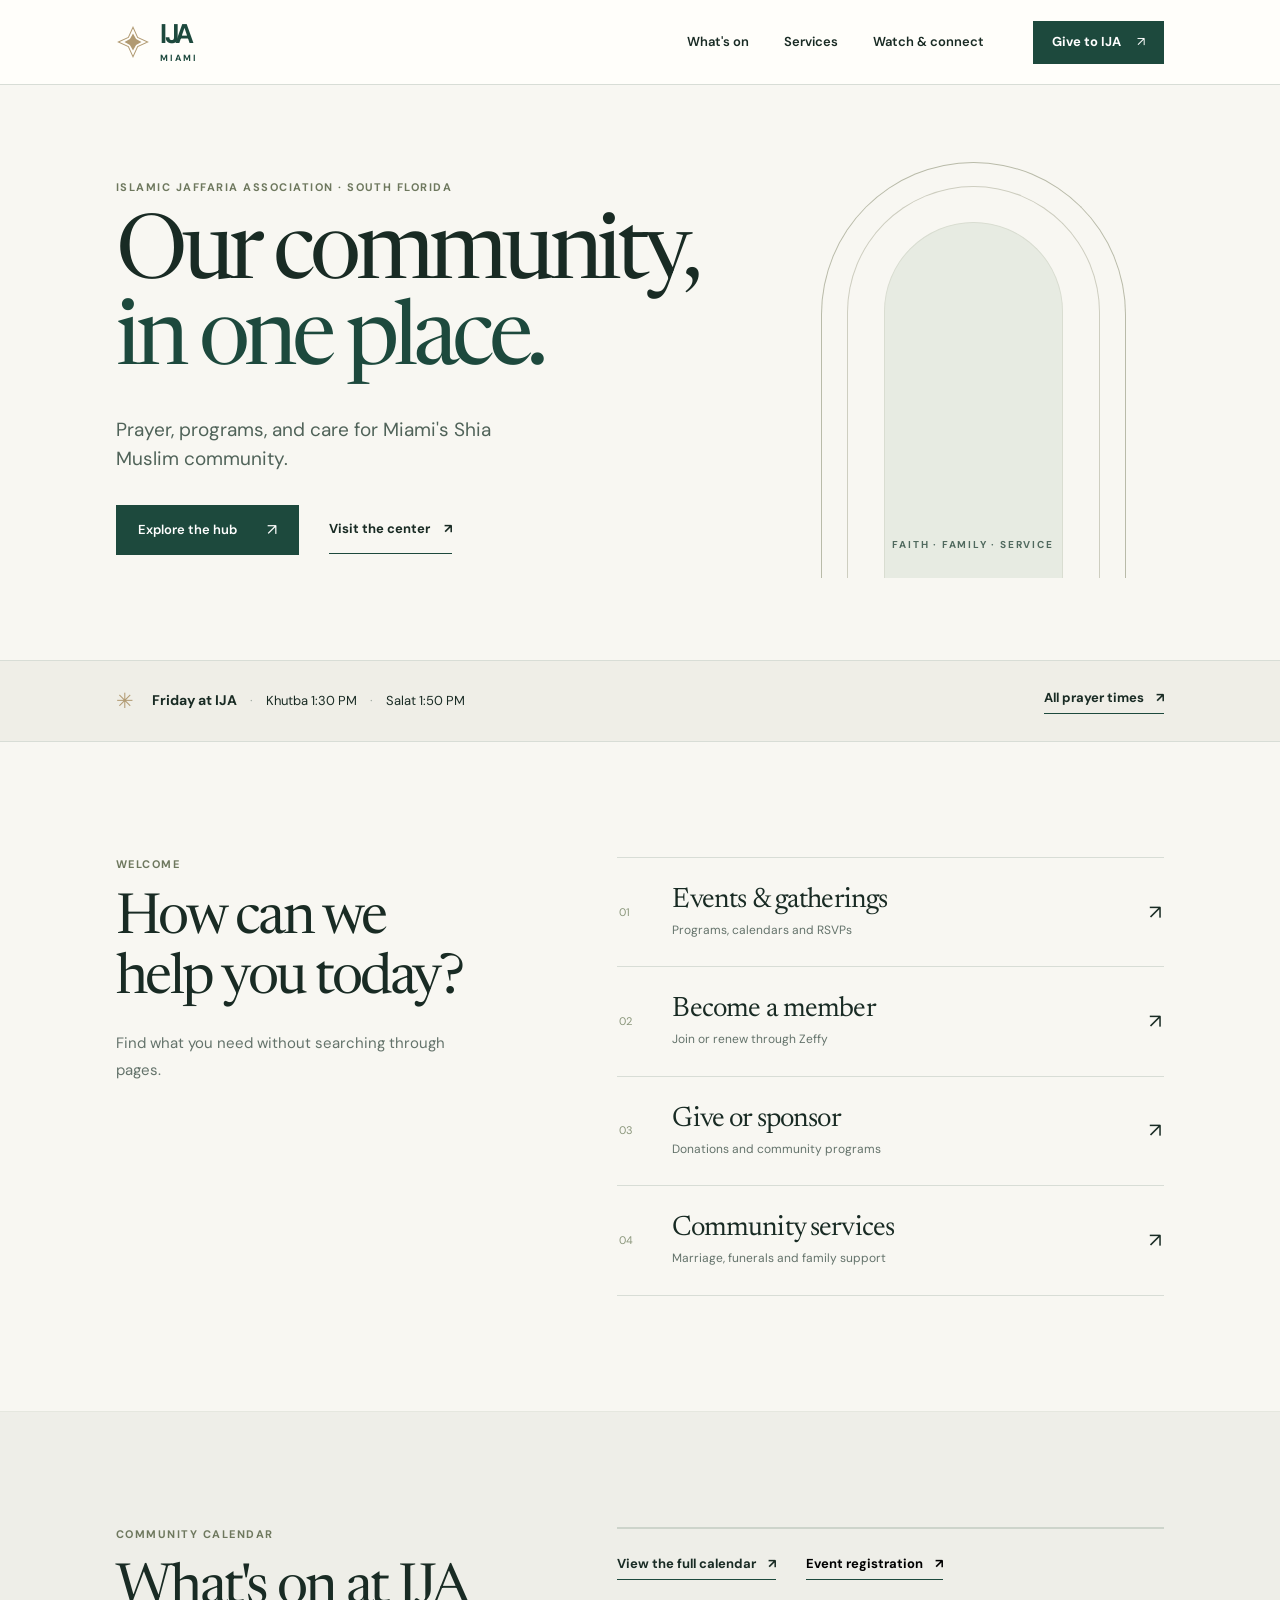
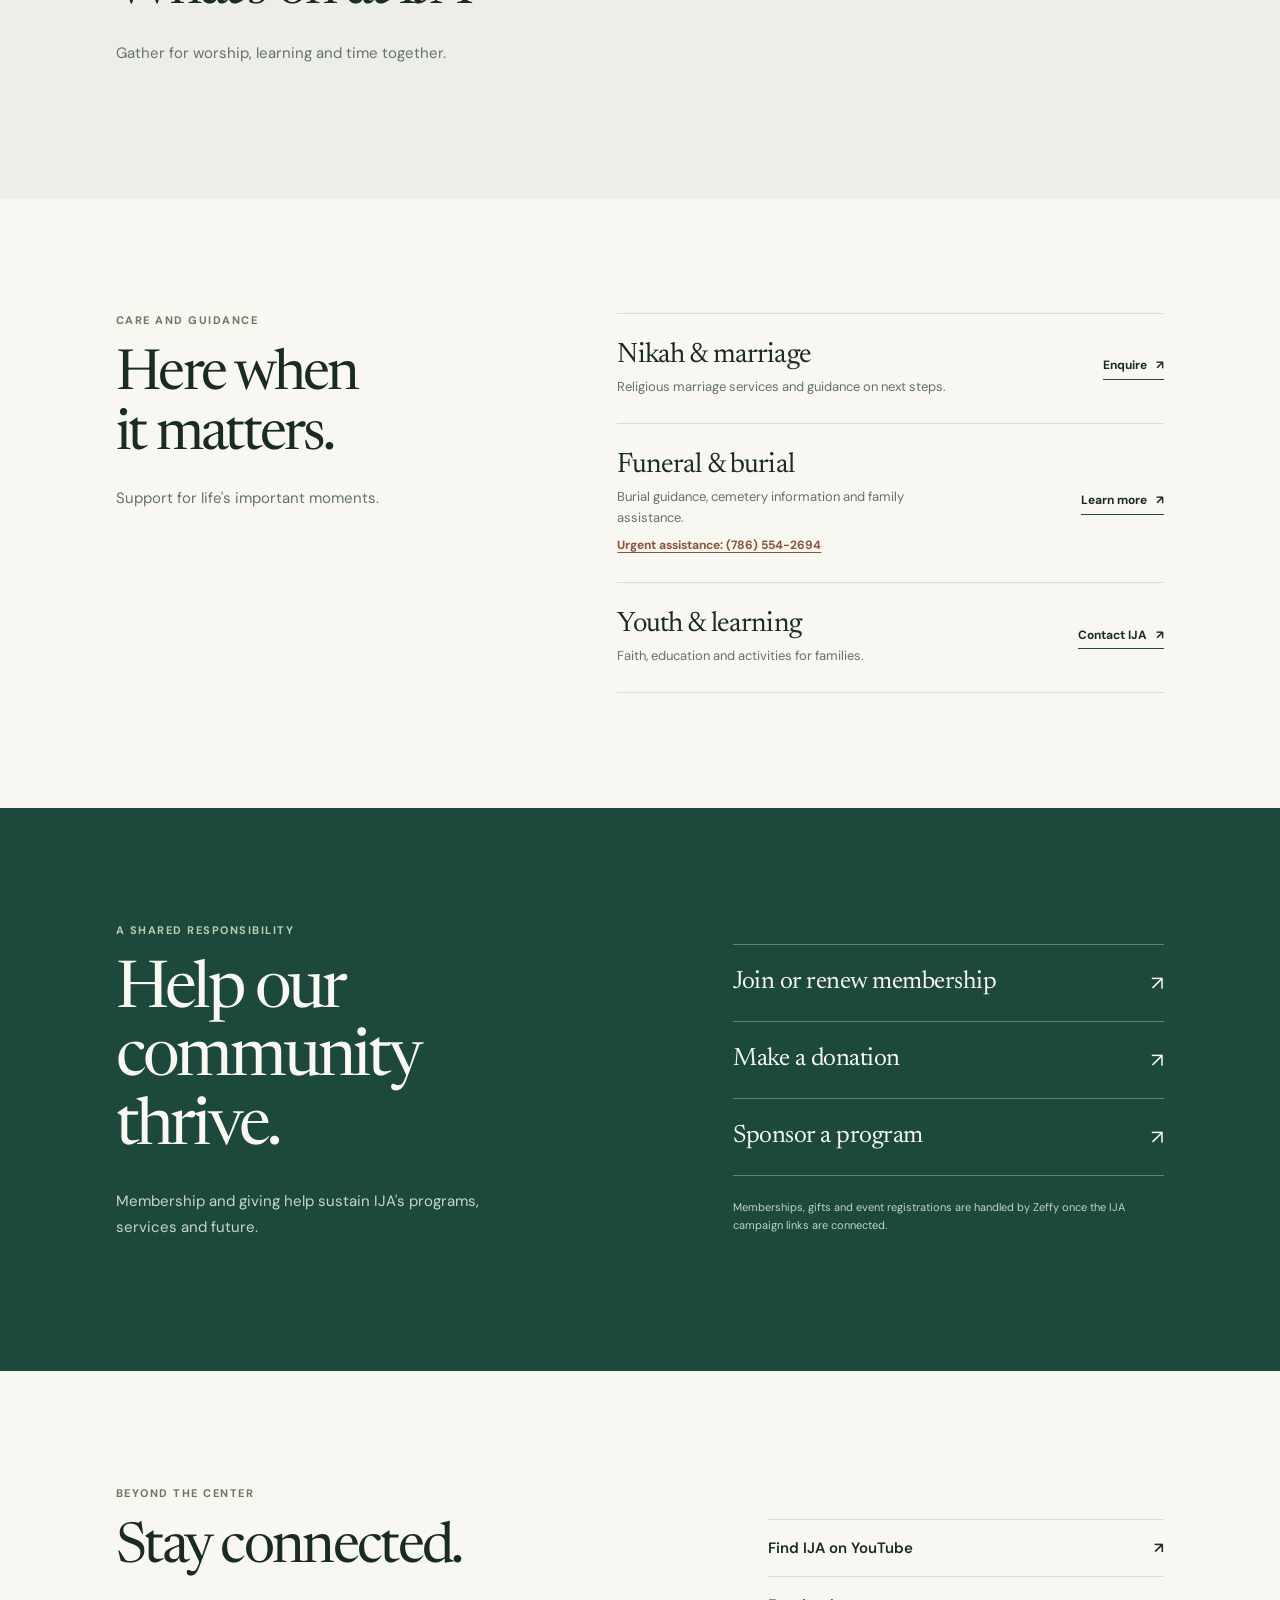
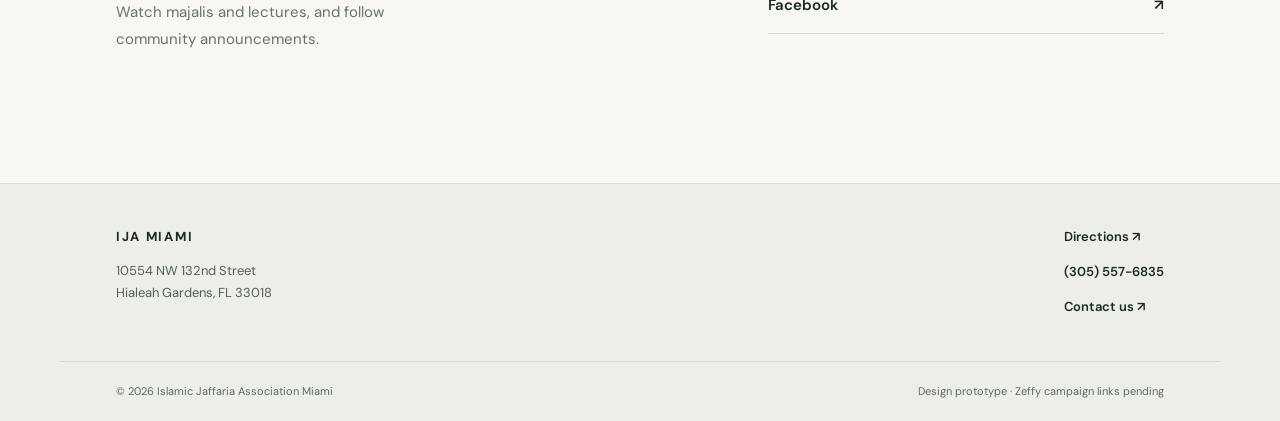
==== index.html @ a296b186 "Add files via upload" ====
<!doctype html>
<html lang="en">
<head>
  <meta charset="utf-8">
  <meta name="viewport" content="width=device-width, initial-scale=1, viewport-fit=cover">
  <meta name="theme-color" content="#f8f7f2">
  <meta name="description" content="IJA Miami: prayer, programs, membership, giving and community services for the Islamic Jaffaria Association in South Florida.">
  <meta property="og:title" content="IJA Miami | Our community, in one place">
  <meta property="og:description" content="Faith, connection and care for Miami's Shia Muslim community.">
  <link rel="icon" href="./assets/ija-symbol.svg" type="image/svg+xml">
  <link rel="apple-touch-icon" href="./assets/ija-icon-192.png">
  <link rel="manifest" href="./manifest.webmanifest">
  <link rel="preconnect" href="https://fonts.googleapis.com">
  <link rel="preconnect" href="https://fonts.gstatic.com" crossorigin>
  <link href="https://fonts.googleapis.com/css2?family=DM+Sans:wght@400;500;600;700&family=Newsreader:opsz,wght@6..72,400;6..72,500;6..72,600&display=swap" rel="stylesheet">
  <link rel="stylesheet" href="./styles.css">
  <script src="./config.js" defer></script>
  <script src="./app.js" defer></script>
  <title>IJA Miami | Our community, in one place</title>
</head>
<body>
  <a class="skip-link" href="#main">Skip to content</a>
  <header class="site-header" id="top">
    <div class="shell header-inner">
      <a href="#top" class="brand" aria-label="IJA Miami home">
        <svg viewBox="0 0 44 44" width="34" height="34" aria-hidden="true"><path d="M22 3 28 16 41 22 28 28 22 41 16 28 3 22 16 16Z" fill="none" stroke="currentColor" stroke-width="1.3"/><path d="M22 11 26 18 33 22 26 26 22 33 18 26 11 22 18 18Z" fill="currentColor"/></svg>
        <span class="brand-wordmark"><strong>IJA</strong><small>MIAMI</small></span>
      </a>
      <nav class="desktop-nav" aria-label="Main navigation">
        <a href="#events">What's on</a>
        <a href="#services">Services</a>
        <a href="#connect">Watch & connect</a>
      </nav>
      <div class="header-side">
        <button class="header-give" type="button" data-zeffy="donation">Give to IJA <span aria-hidden="true">↗</span></button>
        <button class="menu-toggle" id="menu-toggle" type="button" aria-label="Open navigation" aria-expanded="false" aria-controls="mobile-menu"><span></span><span></span></button>
      </div>
    </div>
    <nav class="mobile-menu" id="mobile-menu" aria-label="Mobile navigation" hidden>
      <a href="#events">What's on</a>
      <a href="#services">Services</a>
      <a href="#support">Membership & giving</a>
      <a href="#connect">Watch & connect</a>
      <a href="https://www.ijamiami.org/contact-us" target="_blank" rel="noopener noreferrer">Contact the center</a>
    </nav>
  </header>

  <main id="main">
    <section class="hero" aria-labelledby="hero-title">
      <div class="shell hero-inner">
        <div class="hero-content">
          <p class="overline">Islamic Jaffaria Association · South Florida</p>
          <h1 id="hero-title">Our community,<br><span>in one place.</span></h1>
          <p class="hero-subtitle">Prayer, programs, and care for Miami's Shia Muslim community.</p>
          <div class="hero-links">
            <a class="solid-button" href="#pathways">Explore the hub <span aria-hidden="true">↗</span></a>
            <a class="quiet-link" href="https://www.google.com/maps/search/?api=1&amp;query=10554+NW+132nd+St+Hialeah+Gardens+FL+33018" target="_blank" rel="noopener noreferrer">Visit the center <span aria-hidden="true">↗</span></a>
          </div>
        </div>
        <div class="hero-art" aria-hidden="true"><div class="arch arch-outer"><div class="arch arch-middle"><div class="arch arch-inner"></div></div></div><span class="arch-caption">FAITH · FAMILY · SERVICE</span></div>
      </div>
    </section>

    <section class="prayer-strip" aria-label="Friday prayer information">
      <div class="shell prayer-inner">
        <div class="prayer-summary"><span class="prayer-symbol" aria-hidden="true">✳</span><strong>Friday at IJA</strong><span class="prayer-dot" aria-hidden="true">·</span><span>Khutba 1:30 PM</span><span class="prayer-dot" aria-hidden="true">·</span><span>Salat 1:50 PM</span></div>
        <a href="https://www.ijamiami.org/namaz-timings" target="_blank" rel="noopener noreferrer">All prayer times <span aria-hidden="true">↗</span></a>
      </div>
    </section>

    <section class="pathways shell section-space" id="pathways" aria-labelledby="pathways-title">
      <div class="section-aside"><p class="overline">Welcome</p><h2 id="pathways-title">How can we<br>help you today?</h2><p>Find what you need without searching through pages.</p></div>
      <div class="pathway-list">
        <a class="pathway" href="#events"><span class="pathway-number">01</span><span class="pathway-copy"><strong>Events & gatherings</strong><small>Programs, calendars and RSVPs</small></span><span class="pathway-arrow" aria-hidden="true">↗</span></a>
        <button class="pathway" type="button" data-zeffy="membership"><span class="pathway-number">02</span><span class="pathway-copy"><strong>Become a member</strong><small>Join or renew through Zeffy</small></span><span class="pathway-arrow" aria-hidden="true">↗</span></button>
        <a class="pathway" href="#support"><span class="pathway-number">03</span><span class="pathway-copy"><strong>Give or sponsor</strong><small>Donations and community programs</small></span><span class="pathway-arrow" aria-hidden="true">↗</span></a>
        <a class="pathway" href="#services"><span class="pathway-number">04</span><span class="pathway-copy"><strong>Community services</strong><small>Marriage, funerals and family support</small></span><span class="pathway-arrow" aria-hidden="true">↗</span></a>
      </div>
    </section>

    <section class="section-alt" id="events" aria-labelledby="events-title">
      <div class="shell events-layout section-space">
        <div class="section-aside"><p class="overline">Community calendar</p><h2 id="events-title">What's on at IJA</h2><p>Gather for worship, learning and time together.</p></div>
        <div class="events-content">
          <div class="event-feed" id="event-feed" aria-live="polite"></div>
          <div class="event-footer">
            <a class="text-arrow" href="https://www.ijamiami.org/new-events-1" target="_blank" rel="noopener noreferrer">View the full calendar <span aria-hidden="true">↗</span></a>
            <button class="text-arrow" type="button" data-zeffy="eventRsvp">Event registration <span aria-hidden="true">↗</span></button>
          </div>
        </div>
      </div>
    </section>

    <section class="services shell section-space" id="services" aria-labelledby="services-title">
      <div class="section-aside"><p class="overline">Care and guidance</p><h2 id="services-title">Here when<br>it matters.</h2><p>Support for life's important moments.</p></div>
      <div class="service-list">
        <article class="service"><div><h3>Nikah & marriage</h3><p>Religious marriage services and guidance on next steps.</p></div><a class="service-link" href="https://www.ijamiami.org/contact-us" target="_blank" rel="noopener noreferrer">Enquire <span aria-hidden="true">↗</span></a></article>
        <article class="service"><div><h3>Funeral & burial</h3><p>Burial guidance, cemetery information and family assistance.</p><a class="urgent-link" href="tel:+17865542694">Urgent assistance: (786) 554-2694</a></div><a class="service-link" href="https://www.ijamiami.org/cemetery" target="_blank" rel="noopener noreferrer">Learn more <span aria-hidden="true">↗</span></a></article>
        <article class="service"><div><h3>Youth & learning</h3><p>Faith, education and activities for families.</p></div><a class="service-link" href="https://www.ijamiami.org/contact-us" target="_blank" rel="noopener noreferrer">Contact IJA <span aria-hidden="true">↗</span></a></article>
      </div>
    </section>

    <section class="support" id="support" aria-labelledby="support-title">
      <div class="shell support-layout section-space">
        <div class="support-intro"><p class="overline">A shared responsibility</p><h2 id="support-title">Help our community<br>thrive.</h2><p>Membership and giving help sustain IJA's programs, services and future.</p></div>
        <div class="support-actions">
          <button type="button" data-zeffy="membership">Join or renew membership <span aria-hidden="true">↗</span></button>
          <button type="button" data-zeffy="donation">Make a donation <span aria-hidden="true">↗</span></button>
          <button type="button" data-zeffy="sponsor">Sponsor a program <span aria-hidden="true">↗</span></button>
          <p>Memberships, gifts and event registrations are handled by Zeffy once the IJA campaign links are connected.</p>
        </div>
      </div>
    </section>

    <section class="connect shell section-space" id="connect" aria-labelledby="connect-title">
      <div><p class="overline">Beyond the center</p><h2 id="connect-title">Stay connected.</h2><p>Watch majalis and lectures, and follow community announcements.</p></div>
      <div class="connect-links"><a id="youtube-link" href="https://www.youtube.com/results?search_query=IJA+Miami+Islamic+Jaffaria+Association" target="_blank" rel="noopener noreferrer">Find IJA on YouTube <span aria-hidden="true">↗</span></a><a id="facebook-link" href="https://www.facebook.com/p/Islamic-Jaffaria-Association-IJA-Miami-100064573394767/" target="_blank" rel="noopener noreferrer">Facebook <span aria-hidden="true">↗</span></a><a id="instagram-link" href="#connect" hidden>Instagram <span aria-hidden="true">↗</span></a></div>
    </section>
  </main>

  <footer class="site-footer">
    <div class="shell footer-inner"><div><strong class="footer-brand">IJA MIAMI</strong><p>10554 NW 132nd Street<br>Hialeah Gardens, FL 33018</p></div><div class="footer-links"><a href="https://www.google.com/maps/search/?api=1&amp;query=10554+NW+132nd+St+Hialeah+Gardens+FL+33018" target="_blank" rel="noopener noreferrer">Directions ↗</a><a href="tel:+13055576835">(305) 557-6835</a><a href="https://www.ijamiami.org/contact-us" target="_blank" rel="noopener noreferrer">Contact us ↗</a></div></div>
    <div class="shell footer-bottom"><span>© <span id="copyright-year">2026</span> Islamic Jaffaria Association Miami</span><span>Design prototype · Zeffy campaign links pending</span></div>
  </footer>

  <div class="dialog-backdrop" id="zeffy-dialog" hidden>
    <div class="dialog-panel" role="dialog" aria-modal="true" aria-labelledby="dialog-title" aria-describedby="dialog-description">
      <button class="dialog-close" id="dialog-close" type="button" aria-label="Close dialog">×</button>
      <p class="overline">IJA · Zeffy setup</p><h2 id="dialog-title">Link not connected</h2><p id="dialog-description">The Zeffy link for this action is not connected in this preview.</p><p class="dialog-instructions">Add IJA's public campaign URL to <code>config.js</code> to activate this action. Do not add private API credentials.</p>
      <button class="solid-button" id="dialog-done" type="button">Back to IJA <span aria-hidden="true">↗</span></button>
    </div>
  </div>
</body>
</html>
---- styles.css ----
:root {
  --ink: #192b24;
  --muted: #64736b;
  --pine: #1d493d;
  --pine-dark: #153a30;
  --linen: #f8f7f2;
  --paper: #fffefa;
  --sand: #efeee7;
  --line: #d8ddd6;
  --gold: #b19a72;
  --serif: 'Newsreader', Georgia, 'Times New Roman', serif;
  --sans: 'DM Sans', Arial, sans-serif;
  --max: 1160px;
}
* { box-sizing: border-box; }
html { scroll-behavior: smooth; scroll-padding-top: 94px; }
body { margin: 0; background: var(--linen); color: var(--ink); font: 400 16px/1.55 var(--sans); -webkit-font-smoothing: antialiased; }
body.modal-open { overflow: hidden; }
button, a { -webkit-tap-highlight-color: transparent; touch-action: manipulation; }
button { font: inherit; cursor: pointer; }
a { color: inherit; text-decoration: none; }
a:focus-visible, button:focus-visible { outline: 3px solid #a77d44; outline-offset: 4px; }
[hidden] { display: none !important; }
h1,h2,h3,p { margin-top: 0; }
h1,h2,h3 { text-wrap: balance; }
.shell { max-width: var(--max); margin: 0 auto; padding-left: clamp(24px,4.8vw,56px); padding-right: clamp(24px,4.8vw,56px); }
.skip-link { position: fixed; z-index: 1000; top: -100px; left: 20px; padding: 12px 20px; background: var(--pine); color: white; }
.skip-link:focus { top: 12px; }
.site-header { background: var(--paper); border-bottom: 1px solid var(--line); position: relative; z-index: 50; }
.header-inner { height: 84px; display: flex; align-items: center; gap: 32px; }
.brand { display: inline-flex; align-items: center; gap: 10px; flex: none; color: var(--pine); }
.brand svg { color: var(--gold); }
.brand-wordmark { display: flex; flex-direction: column; line-height: .95; }
.brand-wordmark strong { font-size: 27px; font-weight: 700; letter-spacing: -.085em; }
.brand-wordmark small { font-size: 9px; font-weight: 700; letter-spacing: .22em; padding-top: 7px; }
.desktop-nav { margin-left: auto; display: flex; gap: 35px; align-items: center; }
.desktop-nav a { font-size: 13px; font-weight: 600; transition: color .15s ease; }
.desktop-nav a:hover, .quiet-link:hover { color: #996f37; }
.header-side { display: flex; align-items: center; }
.header-give { margin-left: 17px; min-height: 43px; padding: 10px 18px; background: var(--pine); color: white; border: 1px solid var(--pine); font-size: 13px; font-weight: 700; }
.header-give:hover,.solid-button:hover { background: #2a6050; }
.header-give span { font-weight: 400; padding-left: 13px; }
.menu-toggle { display: none; width: 48px; height: 48px; padding: 14px; border: 0; background: none; }
.menu-toggle span { display: block; height: 2px; width: 22px; margin: 5px 0; background: var(--ink); }
.mobile-menu { background: var(--paper); border-top: 1px solid var(--line); border-bottom: 1px solid var(--line); padding: 8px 24px 20px; }
.mobile-menu a { display: block; padding: 13px 0; border-bottom: 1px solid var(--line); font-size: 15px; font-weight: 600; }
.overline { font-size: 11px; line-height: 1.4; font-weight: 700; color: #6e785e; letter-spacing: .135em; text-transform: uppercase; margin-bottom: 19px; }
.hero { overflow: hidden; background: var(--linen); }
.hero-inner { display: grid; grid-template-columns: 1fr .62fr; gap: 50px; min-height: 575px; align-items: center; padding-top: 72px; padding-bottom: 82px; }
.hero-content { max-width: 670px; position: relative; z-index: 1; }
.hero h1 { font: 400 clamp(65px,7vw,102px)/.96 var(--serif); letter-spacing: -.06em; margin: 0 0 30px; }
.hero h1 span { color: var(--pine); }
.hero-subtitle { font-size: 19px; max-width: 420px; line-height: 1.52; color: #506359; margin-bottom: 31px; }
.hero-links { display: flex; flex-wrap: wrap; align-items: center; gap: 30px; }
.solid-button { background: var(--pine); color: white; border: 0; min-height: 50px; padding: 14px 22px; display: inline-flex; align-items: center; justify-content: center; gap: 30px; font: 600 13px/1.2 var(--sans); }
.solid-button span { font-size: 16px; font-weight: 400; }
.quiet-link { display: inline-flex; min-height: 48px; align-items: center; gap: 14px; border-bottom: 1px solid var(--pine); font-size: 13px; font-weight: 700; }
.hero-art { position: relative; min-height: 370px; align-self: stretch; display: flex; justify-content: center; align-items: flex-end; overflow: hidden; }
.arch { border: 1px solid #b9bba9; border-bottom: 0; border-radius: 250px 250px 0 0; display: flex; align-items: flex-end; justify-content: center; }
.arch-outer { height: min(420px,100%); width: min(305px,100%); padding: 23px 25px 0; transform: translateY(4px); }
.arch-middle { width: 100%; height: 100%; padding: 35px 36px 0; border-color: #cecec0; }
.arch-inner { width: 100%; height: 100%; background: #e7ebe2; border-color: #d9ddd1; }
.arch-caption { position: absolute; bottom: 26px; left: 0; right: 0; font-size: 10px; color: #50695e; letter-spacing: .18em; text-align: center; font-weight: 700; }
.prayer-strip { border-top: 1px solid var(--line); border-bottom: 1px solid var(--line); background: var(--sand); }
.prayer-inner { display: flex; align-items: center; justify-content: space-between; gap: 22px; min-height: 80px; padding-top: 15px; padding-bottom: 15px; }
.prayer-summary { display: flex; flex-wrap: wrap; align-items: center; gap: 13px; font-size: 13px; }
.prayer-summary strong { font-size: 14px; }
.prayer-symbol { color: var(--gold); font-size: 21px; line-height: 1; padding-right: 5px; }
.prayer-dot { color: #a2aca4; }
.prayer-inner a { flex: none; font-size: 13px; font-weight: 700; border-bottom: 1px solid var(--pine); padding-bottom: 4px; }
.prayer-inner a span { margin-left: 9px; }
.section-space { padding-top: clamp(75px,9vw,115px); padding-bottom: clamp(75px,9vw,115px); }
.pathways,.events-layout,.services { display: grid; grid-template-columns: minmax(0,.73fr) minmax(0,1fr); gap: clamp(45px,8vw,125px); }
.section-aside h2,.connect h2 { font: 400 clamp(43px,4.4vw,64px)/1.06 var(--serif); letter-spacing: -.048em; margin: 0 0 19px; }
.section-aside > p:last-child,.connect p:not(.overline) { color: var(--muted); max-width: 330px; font-size: 15px; line-height: 1.8; }
.pathway-list { border-top: 1px solid var(--line); }
.pathway { width: 100%; border: 0; border-bottom: 1px solid var(--line); padding: 27px 2px; display: grid; grid-template-columns: 40px 1fr 20px; align-items: center; gap: 13px; background: transparent; text-align: left; color: var(--ink); min-height: 103px; }
.pathway:hover .pathway-copy strong { color: #45705c; }
.pathway-number { color: #8a967b; font-size: 11px; align-self: center; }
.pathway-copy { display: flex; flex-direction: column; gap: 5px; }
.pathway-copy strong { font: 400 28px/1.1 var(--serif); letter-spacing: -.03em; transition: color .15s ease; }
.pathway-copy small { font-size: 12px; color: var(--muted); }
.pathway-arrow { justify-self: end; font-size: 20px; font-weight: 400; }
.section-alt { background: #eeeee8; border-top: 1px solid #e5e7df; border-bottom: 1px solid #e5e7df; }
.events-content { align-self: start; }
.event-feed { border-top: 1px solid #cdd4cb; }
.event-placeholder { padding: 25px 0 25px; }
.event-placeholder strong { display: block; font: 400 26px/1.2 var(--serif); letter-spacing: -.025em; margin-bottom: 9px; }
.event-placeholder p { font-size: 14px; line-height: 1.7; max-width: 440px; color: var(--muted); margin-bottom: 0; }
.event-footer { display: flex; gap: 18px 30px; flex-wrap: wrap; border-top: 1px solid #cdd4cb; padding-top: 25px; }
.text-arrow { background: none; padding: 0 0 5px; border: 0; border-bottom: 1px solid var(--pine); font-size: 13px; font-weight: 700; }
.text-arrow span { margin-left: 9px; }
.event-item { padding: 19px 0; border-bottom: 1px solid #cdd4cb; }
.event-item-head { display: flex; align-items: start; gap: 20px; }
.event-date { flex: none; width: 52px; font-size: 11px; color: var(--muted); text-transform: uppercase; letter-spacing: .07em; }
.event-date strong { display: block; color: var(--ink); font: 400 33px/.95 var(--serif); letter-spacing: -.035em; }
.event-info h3 { font: 400 25px/1.15 var(--serif); letter-spacing: -.03em; margin-bottom: 3px; }
.event-info p { font-size: 12px; color: var(--muted); margin: 0; }
.event-info .event-desc { margin-top: 12px; font-size: 13px; }
.event-actions { display: flex; gap: 22px; margin-top: 13px; }
.event-actions button { font-size: 12px; font-weight: 700; border: 0; border-bottom: 1px solid var(--pine); padding: 0 0 4px; background: transparent; }
.service-list { border-top: 1px solid var(--line); }
.service { display: flex; gap: 30px; justify-content: space-between; align-items: center; padding: 25px 0; border-bottom: 1px solid var(--line); }
.service h3 { font: 400 28px/1.15 var(--serif); letter-spacing: -.03em; margin: 0 0 6px; }
.service p { font-size: 13px; color: var(--muted); max-width: 340px; line-height: 1.6; margin: 0; }
.service-link { flex: none; align-self: center; border-bottom: 1px solid var(--pine); padding-bottom: 4px; font-size: 12px; font-weight: 700; }
.service-link span { margin-left: 6px; }
.urgent-link { display: inline-block; font-size: 12px; font-weight: 700; color: #8b5235; text-decoration: underline; text-underline-offset: 3px; margin-top: 8px; }
.support { background: var(--pine); color: #f9f8f2; }
.support-layout { display: grid; grid-template-columns: 1fr .85fr; gap: clamp(40px,9vw,110px); }
.support .overline { color: #bcccaf; }
.support h2 { font: 400 clamp(44px,5.1vw,68px)/1.05 var(--serif); letter-spacing: -.05em; margin: 0 0 25px; }
.support-intro > p:last-child { font-size: 15px; max-width: 400px; line-height: 1.75; color: #c8d6cc; }
.support-actions { border-top: 1px solid #628277; align-self: center; }
.support-actions button { display: flex; align-items: center; justify-content: space-between; gap: 20px; width: 100%; border: 0; border-bottom: 1px solid #628277; padding: 23px 0; background: transparent; color: inherit; font: 400 25px/1.2 var(--serif); letter-spacing: -.02em; text-align: left; }
.support-actions button:hover { color: #e6d2aa; }
.support-actions button span { font: 400 20px/1 var(--sans); }
.support-actions p { font-size: 11px; line-height: 1.65; color: #c1d1c6; max-width: 400px; margin: 22px 0 0; }
.connect { display: grid; grid-template-columns: 1fr .67fr; gap: 60px; align-items: center; }
.connect-links { border-top: 1px solid var(--line); }
.connect-links a { display: flex; justify-content: space-between; align-items: center; gap: 20px; min-height: 57px; border-bottom: 1px solid var(--line); font-size: 15px; font-weight: 600; }
.connect-links a:hover { color: #45705c; }
.site-footer { background: #edeee8; border-top: 1px solid var(--line); padding-top: 43px; }
.footer-inner { display: flex; justify-content: space-between; gap: 32px; padding-bottom: 35px; }
.footer-brand { display: block; font-size: 13px; letter-spacing: .13em; font-weight: 700; margin-bottom: 13px; }
.footer-inner p { font-size: 13px; line-height: 1.7; color: #506156; margin-bottom: 0; }
.footer-links { display: flex; flex-direction: column; align-items: flex-start; gap: 6px; font-size: 13px; font-weight: 600; }
.footer-links a { min-height: 29px; }
.footer-bottom { border-top: 1px solid #d3d9d1; min-height: 60px; display: flex; justify-content: space-between; align-items: center; gap: 15px; font-size: 11px; color: #5b6c63; }
.dialog-backdrop { position: fixed; inset: 0; z-index: 100; background: #15241acc; display: grid; place-items: center; padding: 20px; }
.dialog-panel { background: var(--paper); width: min(100%,510px); padding: clamp(28px,5vw,48px); position: relative; }
.dialog-close { position: absolute; top: 12px; right: 16px; background: transparent; border: 0; padding: 6px 12px; font-size: 30px; }
.dialog-panel h2 { font: 400 44px/1.08 var(--serif); letter-spacing: -.04em; margin-bottom: 20px; }
.dialog-panel > p:not(.overline) { color: #495b51; font-size: 14px; line-height: 1.7; }
.dialog-instructions { margin-bottom: 25px; }
.dialog-instructions code { background: #edeee7; padding: 2px 6px; }
@media (max-width: 1000px) { .hero-inner { grid-template-columns: 1fr .45fr; gap: 25px; } .hero h1 { font-size: clamp(60px,7.8vw,85px); } .pathways,.events-layout,.services { gap: 45px; grid-template-columns: .68fr 1fr; } .support-layout { gap: 45px; } }
@media (max-width: 760px) {
  html { scroll-padding-top: 72px; }
  .header-inner { height: 70px; }
  .desktop-nav { display: none; }
  .header-side { margin-left: auto; gap: 8px; }
  .header-give { min-height: 39px; margin: 0; font-size: 12px; padding: 8px 13px; }
  .header-give span { padding-left: 6px; }
  .menu-toggle { display: block; }
  .hero-inner { grid-template-columns: 1fr; min-height: auto; padding-top: 68px; padding-bottom: 70px; }
  .hero-art { display: none; }
  .hero h1 { max-width: 590px; font-size: clamp(62px,12vw,84px); }
  .hero-subtitle { font-size: 17px; }
  .prayer-inner { align-items: flex-start; flex-direction: column; gap: 9px; }
  .prayer-summary { gap: 9px; }
  .section-space { padding-top: 74px; padding-bottom: 74px; }
  .pathways,.events-layout,.services,.support-layout,.connect { grid-template-columns: 1fr; gap: 32px; }
  .section-aside h2,.connect h2 { max-width: 650px; margin-bottom: 12px; }
  .section-aside > p:last-child { margin-bottom: 0; }
  .pathway { min-height: 97px; }
  .support-actions { margin-top: 5px; }
  .connect { gap: 23px; }
}
@media (max-width: 460px) {
  .brand svg { width: 29px; height: 29px; }
  .brand-wordmark strong { font-size: 24px; }
  .header-inner { gap: 10px; }
  .hero-inner { padding-top: 64px; padding-bottom: 64px; }
  .hero h1 { font-size: clamp(56px,12vw,69px); }
  .hero-links { gap: 12px 22px; }
  .hero .overline { font-size: 10px; }
  .prayer-summary { font-size: 12px; }
  .prayer-summary strong { font-size: 13px; }
  .prayer-dot { display: none; }
  .prayer-inner a { font-size: 12px; }
  .pathway { grid-template-columns: 26px 1fr 18px; gap: 8px; padding: 21px 0; }
  .pathway-copy strong { font-size: 25px; }
  .service { align-items: start; flex-direction: column; gap: 13px; }
  .service-link { align-self: start; }
  .support-actions button { font-size: 23px; }
  .footer-inner { flex-direction: column; gap: 22px; }
  .footer-bottom { flex-direction: column; align-items: flex-start; justify-content: center; padding-top: 20px; padding-bottom: 20px; }
}
@media (prefers-reduced-motion: reduce) { html { scroll-behavior: auto; } *, *::before, *::after { animation-duration: .01ms !important; transition-duration: .01ms !important; } }
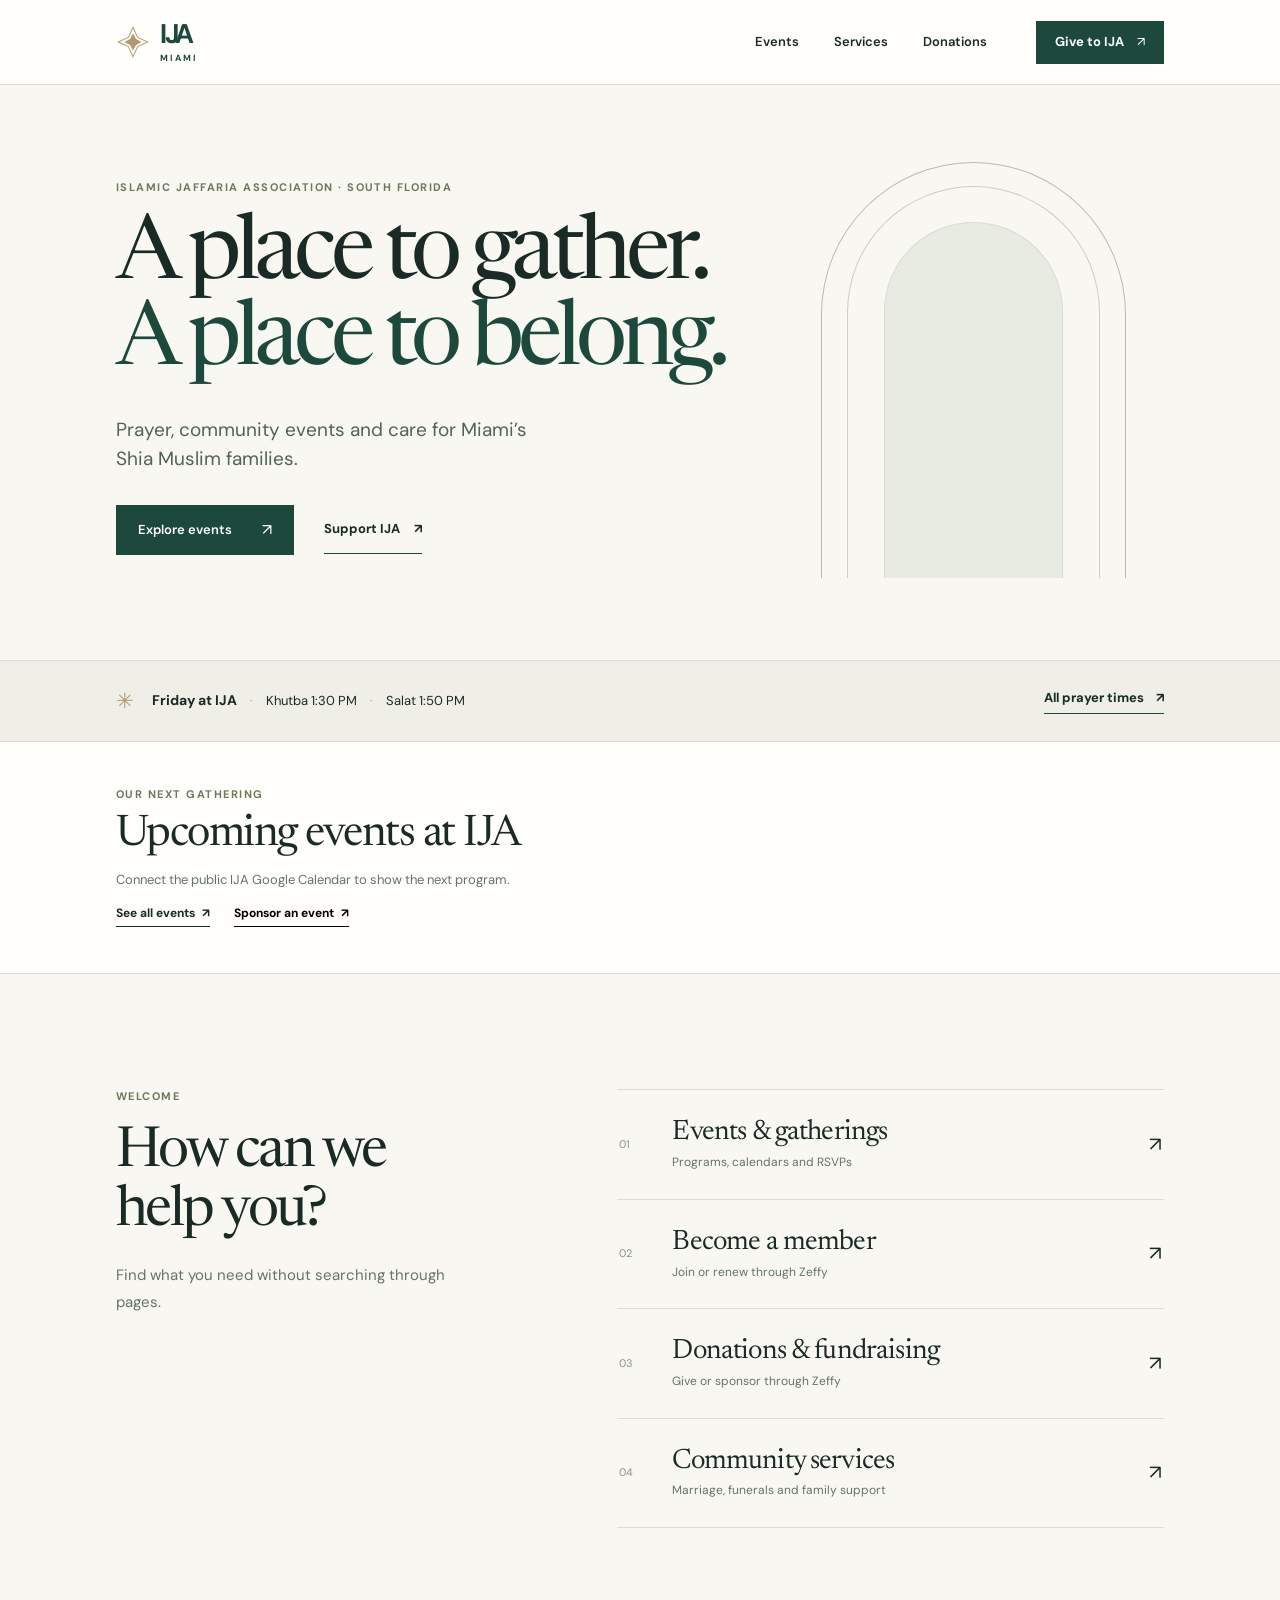
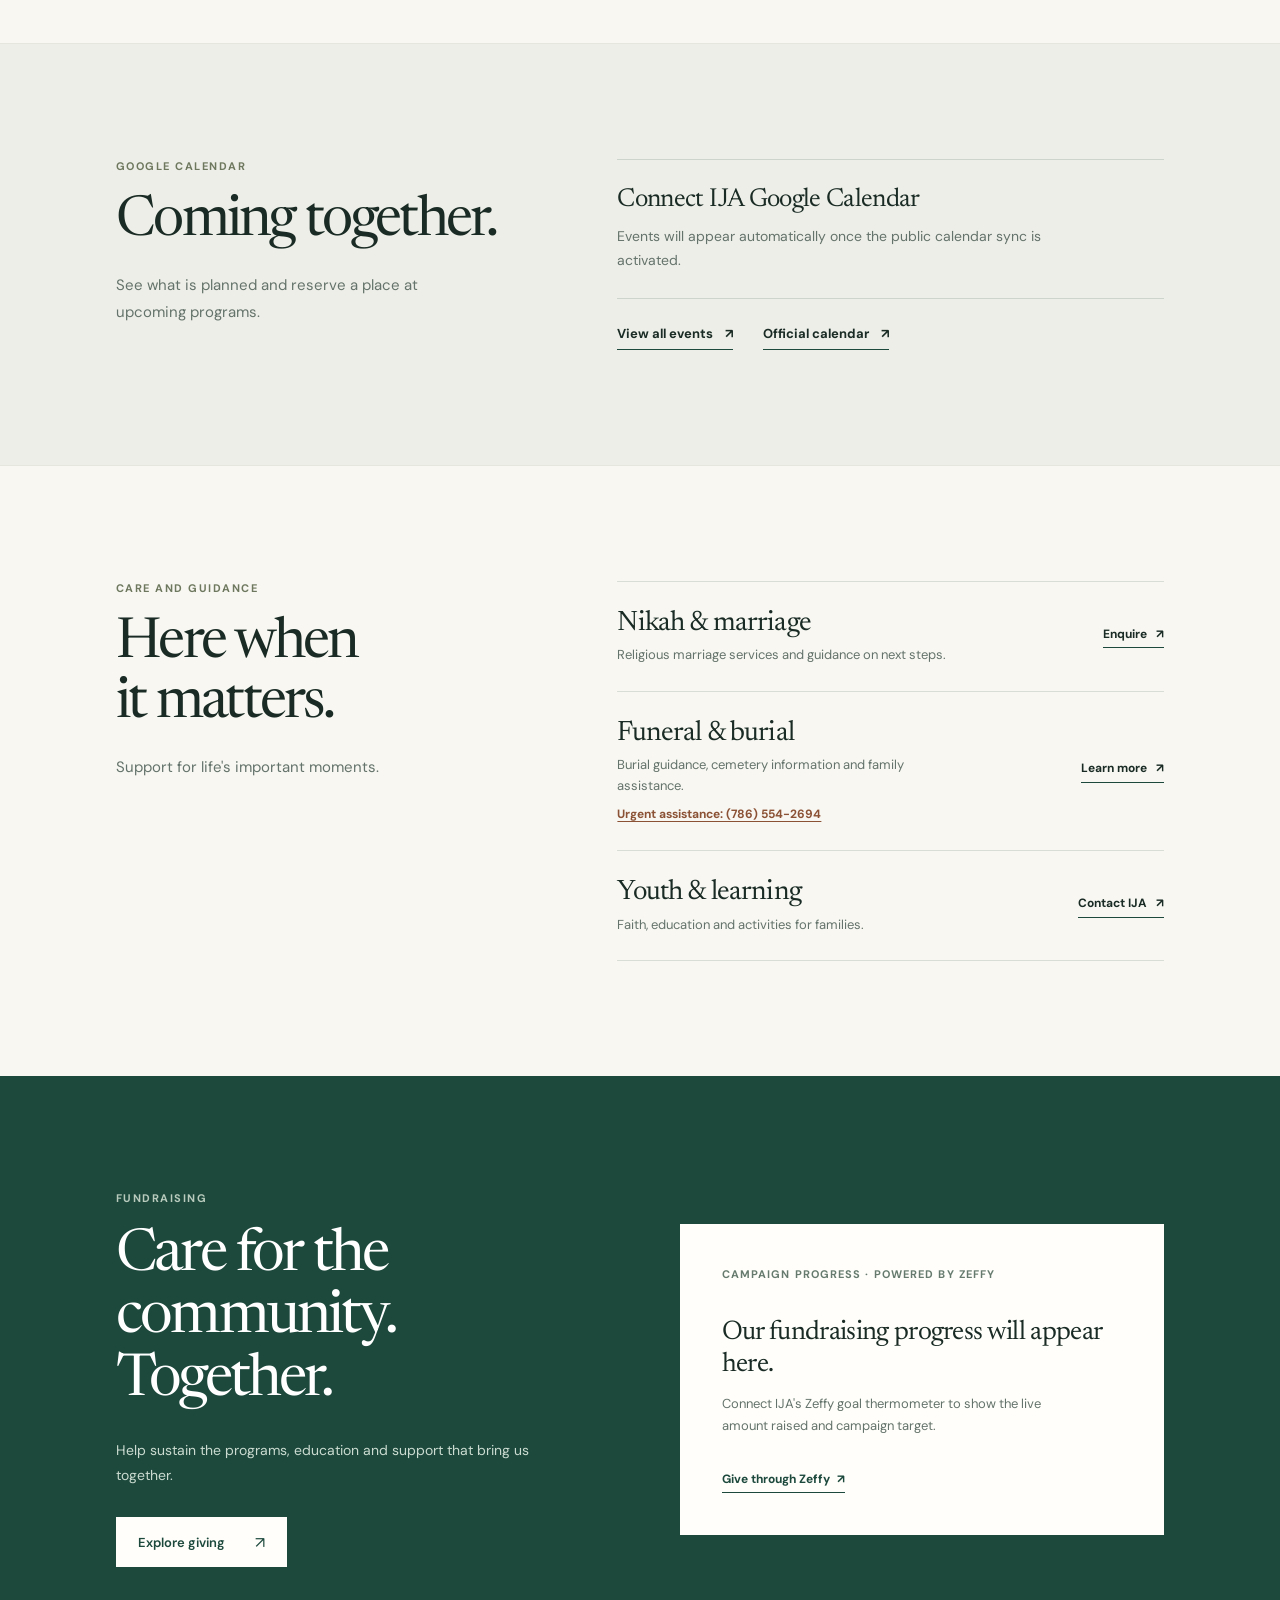
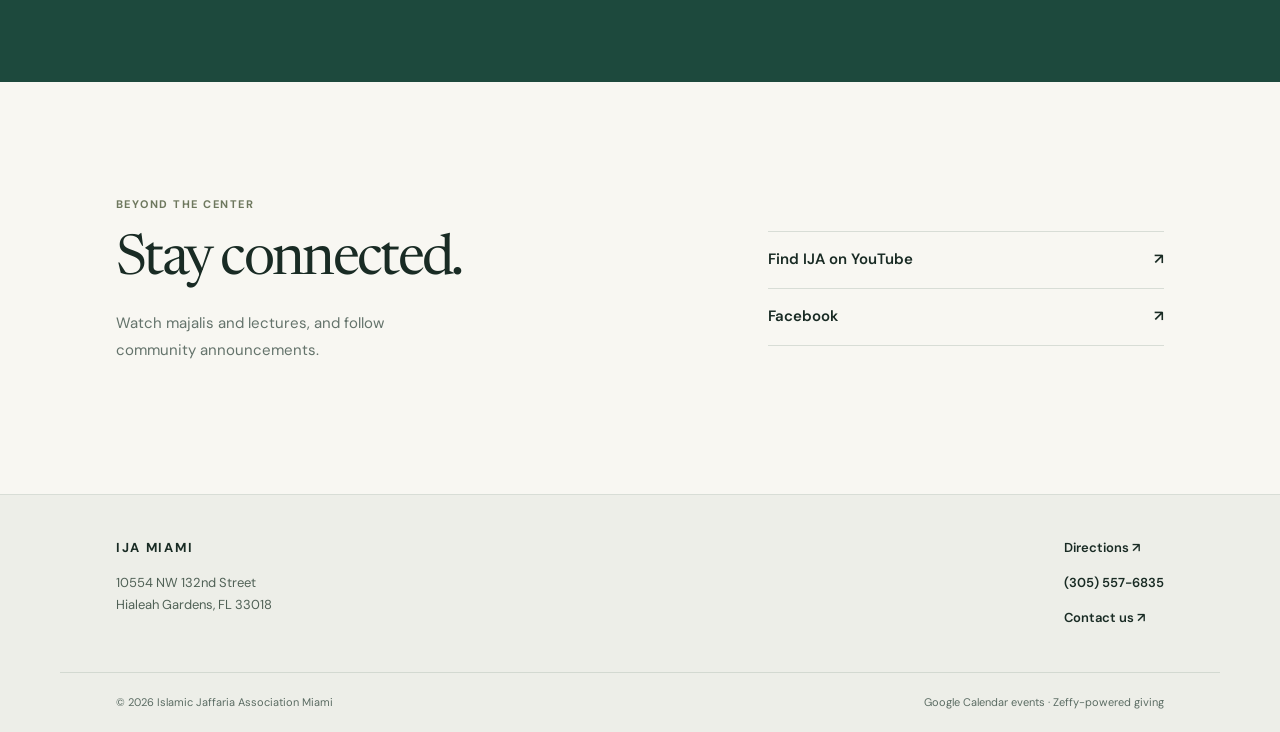
==== commit 10c5423a: "Add files via upload" ====
--- a/index.html
+++ b/index.html
@@ -1,134 +1,138 @@
 <!doctype html>
 <html lang="en">
 <head>
-  <meta charset="utf-8">
-  <meta name="viewport" content="width=device-width, initial-scale=1, viewport-fit=cover">
-  <meta name="theme-color" content="#f8f7f2">
-  <meta name="description" content="IJA Miami: prayer, programs, membership, giving and community services for the Islamic Jaffaria Association in South Florida.">
-  <meta property="og:title" content="IJA Miami | Our community, in one place">
-  <meta property="og:description" content="Faith, connection and care for Miami's Shia Muslim community.">
-  <link rel="icon" href="./assets/ija-symbol.svg" type="image/svg+xml">
-  <link rel="apple-touch-icon" href="./assets/ija-icon-192.png">
-  <link rel="manifest" href="./manifest.webmanifest">
-  <link rel="preconnect" href="https://fonts.googleapis.com">
-  <link rel="preconnect" href="https://fonts.gstatic.com" crossorigin>
-  <link href="https://fonts.googleapis.com/css2?family=DM+Sans:wght@400;500;600;700&family=Newsreader:opsz,wght@6..72,400;6..72,500;6..72,600&display=swap" rel="stylesheet">
-  <link rel="stylesheet" href="./styles.css">
-  <script src="./config.js" defer></script>
-  <script src="./app.js" defer></script>
-  <title>IJA Miami | Our community, in one place</title>
+<meta charset="utf-8"/>
+<meta content="width=device-width, initial-scale=1, viewport-fit=cover" name="viewport"/>
+<meta content="#f8f7f2" name="theme-color"/>
+<meta content="IJA Miami community hub: upcoming Google Calendar events, event countdowns, Zeffy donations and sponsorships, prayer and family services." name="description"/>
+<meta content="IJA Miami | Our community, in one place" property="og:title"/>
+<meta content="Gather, give and stay connected with IJA Miami." property="og:description"/>
+<link href="./assets/ija-symbol.svg" rel="icon" type="image/svg+xml"/>
+<link href="./assets/ija-icon-192.png" rel="apple-touch-icon"/>
+<link href="./manifest.webmanifest" rel="manifest"/>
+<link href="https://fonts.googleapis.com" rel="preconnect"/>
+<link crossorigin="" href="https://fonts.gstatic.com" rel="preconnect"/>
+<link href="https://fonts.googleapis.com/css2?family=DM+Sans:wght@400;500;600;700&amp;family=Newsreader:opsz,wght@6..72,400;6..72,500;6..72,600&amp;display=swap" rel="stylesheet"/>
+<link href="./styles.css" rel="stylesheet"/>
+<script defer="" src="./config.js"></script>
+<script defer="" src="./app.js"></script><script defer="True" src="./calendar.js"></script><script defer="True" src="./fundraising.js"></script>
+<title>IJA Miami | Our community, in one place</title>
 </head>
 <body>
-  <a class="skip-link" href="#main">Skip to content</a>
-  <header class="site-header" id="top">
-    <div class="shell header-inner">
-      <a href="#top" class="brand" aria-label="IJA Miami home">
-        <svg viewBox="0 0 44 44" width="34" height="34" aria-hidden="true"><path d="M22 3 28 16 41 22 28 28 22 41 16 28 3 22 16 16Z" fill="none" stroke="currentColor" stroke-width="1.3"/><path d="M22 11 26 18 33 22 26 26 22 33 18 26 11 22 18 18Z" fill="currentColor"/></svg>
-        <span class="brand-wordmark"><strong>IJA</strong><small>MIAMI</small></span>
-      </a>
-      <nav class="desktop-nav" aria-label="Main navigation">
-        <a href="#events">What's on</a>
-        <a href="#services">Services</a>
-        <a href="#connect">Watch & connect</a>
-      </nav>
-      <div class="header-side">
-        <button class="header-give" type="button" data-zeffy="donation">Give to IJA <span aria-hidden="true">↗</span></button>
-        <button class="menu-toggle" id="menu-toggle" type="button" aria-label="Open navigation" aria-expanded="false" aria-controls="mobile-menu"><span></span><span></span></button>
-      </div>
-    </div>
-    <nav class="mobile-menu" id="mobile-menu" aria-label="Mobile navigation" hidden>
-      <a href="#events">What's on</a>
-      <a href="#services">Services</a>
-      <a href="#support">Membership & giving</a>
-      <a href="#connect">Watch & connect</a>
-      <a href="https://www.ijamiami.org/contact-us" target="_blank" rel="noopener noreferrer">Contact the center</a>
-    </nav>
-  </header>
-
-  <main id="main">
-    <section class="hero" aria-labelledby="hero-title">
-      <div class="shell hero-inner">
-        <div class="hero-content">
-          <p class="overline">Islamic Jaffaria Association · South Florida</p>
-          <h1 id="hero-title">Our community,<br><span>in one place.</span></h1>
-          <p class="hero-subtitle">Prayer, programs, and care for Miami's Shia Muslim community.</p>
-          <div class="hero-links">
-            <a class="solid-button" href="#pathways">Explore the hub <span aria-hidden="true">↗</span></a>
-            <a class="quiet-link" href="https://www.google.com/maps/search/?api=1&amp;query=10554+NW+132nd+St+Hialeah+Gardens+FL+33018" target="_blank" rel="noopener noreferrer">Visit the center <span aria-hidden="true">↗</span></a>
-          </div>
-        </div>
-        <div class="hero-art" aria-hidden="true"><div class="arch arch-outer"><div class="arch arch-middle"><div class="arch arch-inner"></div></div></div><span class="arch-caption">FAITH · FAMILY · SERVICE</span></div>
-      </div>
-    </section>
-
-    <section class="prayer-strip" aria-label="Friday prayer information">
-      <div class="shell prayer-inner">
-        <div class="prayer-summary"><span class="prayer-symbol" aria-hidden="true">✳</span><strong>Friday at IJA</strong><span class="prayer-dot" aria-hidden="true">·</span><span>Khutba 1:30 PM</span><span class="prayer-dot" aria-hidden="true">·</span><span>Salat 1:50 PM</span></div>
-        <a href="https://www.ijamiami.org/namaz-timings" target="_blank" rel="noopener noreferrer">All prayer times <span aria-hidden="true">↗</span></a>
-      </div>
-    </section>
-
-    <section class="pathways shell section-space" id="pathways" aria-labelledby="pathways-title">
-      <div class="section-aside"><p class="overline">Welcome</p><h2 id="pathways-title">How can we<br>help you today?</h2><p>Find what you need without searching through pages.</p></div>
-      <div class="pathway-list">
-        <a class="pathway" href="#events"><span class="pathway-number">01</span><span class="pathway-copy"><strong>Events & gatherings</strong><small>Programs, calendars and RSVPs</small></span><span class="pathway-arrow" aria-hidden="true">↗</span></a>
-        <button class="pathway" type="button" data-zeffy="membership"><span class="pathway-number">02</span><span class="pathway-copy"><strong>Become a member</strong><small>Join or renew through Zeffy</small></span><span class="pathway-arrow" aria-hidden="true">↗</span></button>
-        <a class="pathway" href="#support"><span class="pathway-number">03</span><span class="pathway-copy"><strong>Give or sponsor</strong><small>Donations and community programs</small></span><span class="pathway-arrow" aria-hidden="true">↗</span></a>
-        <a class="pathway" href="#services"><span class="pathway-number">04</span><span class="pathway-copy"><strong>Community services</strong><small>Marriage, funerals and family support</small></span><span class="pathway-arrow" aria-hidden="true">↗</span></a>
-      </div>
-    </section>
-
-    <section class="section-alt" id="events" aria-labelledby="events-title">
-      <div class="shell events-layout section-space">
-        <div class="section-aside"><p class="overline">Community calendar</p><h2 id="events-title">What's on at IJA</h2><p>Gather for worship, learning and time together.</p></div>
-        <div class="events-content">
-          <div class="event-feed" id="event-feed" aria-live="polite"></div>
-          <div class="event-footer">
-            <a class="text-arrow" href="https://www.ijamiami.org/new-events-1" target="_blank" rel="noopener noreferrer">View the full calendar <span aria-hidden="true">↗</span></a>
-            <button class="text-arrow" type="button" data-zeffy="eventRsvp">Event registration <span aria-hidden="true">↗</span></button>
-          </div>
-        </div>
-      </div>
-    </section>
-
-    <section class="services shell section-space" id="services" aria-labelledby="services-title">
-      <div class="section-aside"><p class="overline">Care and guidance</p><h2 id="services-title">Here when<br>it matters.</h2><p>Support for life's important moments.</p></div>
-      <div class="service-list">
-        <article class="service"><div><h3>Nikah & marriage</h3><p>Religious marriage services and guidance on next steps.</p></div><a class="service-link" href="https://www.ijamiami.org/contact-us" target="_blank" rel="noopener noreferrer">Enquire <span aria-hidden="true">↗</span></a></article>
-        <article class="service"><div><h3>Funeral & burial</h3><p>Burial guidance, cemetery information and family assistance.</p><a class="urgent-link" href="tel:+17865542694">Urgent assistance: (786) 554-2694</a></div><a class="service-link" href="https://www.ijamiami.org/cemetery" target="_blank" rel="noopener noreferrer">Learn more <span aria-hidden="true">↗</span></a></article>
-        <article class="service"><div><h3>Youth & learning</h3><p>Faith, education and activities for families.</p></div><a class="service-link" href="https://www.ijamiami.org/contact-us" target="_blank" rel="noopener noreferrer">Contact IJA <span aria-hidden="true">↗</span></a></article>
-      </div>
-    </section>
-
-    <section class="support" id="support" aria-labelledby="support-title">
-      <div class="shell support-layout section-space">
-        <div class="support-intro"><p class="overline">A shared responsibility</p><h2 id="support-title">Help our community<br>thrive.</h2><p>Membership and giving help sustain IJA's programs, services and future.</p></div>
-        <div class="support-actions">
-          <button type="button" data-zeffy="membership">Join or renew membership <span aria-hidden="true">↗</span></button>
-          <button type="button" data-zeffy="donation">Make a donation <span aria-hidden="true">↗</span></button>
-          <button type="button" data-zeffy="sponsor">Sponsor a program <span aria-hidden="true">↗</span></button>
-          <p>Memberships, gifts and event registrations are handled by Zeffy once the IJA campaign links are connected.</p>
-        </div>
-      </div>
-    </section>
-
-    <section class="connect shell section-space" id="connect" aria-labelledby="connect-title">
-      <div><p class="overline">Beyond the center</p><h2 id="connect-title">Stay connected.</h2><p>Watch majalis and lectures, and follow community announcements.</p></div>
-      <div class="connect-links"><a id="youtube-link" href="https://www.youtube.com/results?search_query=IJA+Miami+Islamic+Jaffaria+Association" target="_blank" rel="noopener noreferrer">Find IJA on YouTube <span aria-hidden="true">↗</span></a><a id="facebook-link" href="https://www.facebook.com/p/Islamic-Jaffaria-Association-IJA-Miami-100064573394767/" target="_blank" rel="noopener noreferrer">Facebook <span aria-hidden="true">↗</span></a><a id="instagram-link" href="#connect" hidden>Instagram <span aria-hidden="true">↗</span></a></div>
-    </section>
-  </main>
-
-  <footer class="site-footer">
-    <div class="shell footer-inner"><div><strong class="footer-brand">IJA MIAMI</strong><p>10554 NW 132nd Street<br>Hialeah Gardens, FL 33018</p></div><div class="footer-links"><a href="https://www.google.com/maps/search/?api=1&amp;query=10554+NW+132nd+St+Hialeah+Gardens+FL+33018" target="_blank" rel="noopener noreferrer">Directions ↗</a><a href="tel:+13055576835">(305) 557-6835</a><a href="https://www.ijamiami.org/contact-us" target="_blank" rel="noopener noreferrer">Contact us ↗</a></div></div>
-    <div class="shell footer-bottom"><span>© <span id="copyright-year">2026</span> Islamic Jaffaria Association Miami</span><span>Design prototype · Zeffy campaign links pending</span></div>
-  </footer>
-
-  <div class="dialog-backdrop" id="zeffy-dialog" hidden>
-    <div class="dialog-panel" role="dialog" aria-modal="true" aria-labelledby="dialog-title" aria-describedby="dialog-description">
-      <button class="dialog-close" id="dialog-close" type="button" aria-label="Close dialog">×</button>
-      <p class="overline">IJA · Zeffy setup</p><h2 id="dialog-title">Link not connected</h2><p id="dialog-description">The Zeffy link for this action is not connected in this preview.</p><p class="dialog-instructions">Add IJA's public campaign URL to <code>config.js</code> to activate this action. Do not add private API credentials.</p>
-      <button class="solid-button" id="dialog-done" type="button">Back to IJA <span aria-hidden="true">↗</span></button>
-    </div>
-  </div>
+<a class="skip-link" href="#main">Skip to content</a>
+<header class="site-header" id="top">
+<div class="shell header-inner">
+<a aria-label="IJA Miami home" class="brand" href="./index.html">
+<svg aria-hidden="true" height="34" viewbox="0 0 44 44" width="34"><path d="M22 3 28 16 41 22 28 28 22 41 16 28 3 22 16 16Z" fill="none" stroke="currentColor" stroke-width="1.3"></path><path d="M22 11 26 18 33 22 26 26 22 33 18 26 11 22 18 18Z" fill="currentColor"></path></svg>
+<span class="brand-wordmark"><strong>IJA</strong><small>MIAMI</small></span>
+</a>
+<nav aria-label="Main navigation" class="desktop-nav"><a href="./events.html">Events</a><a href="./index.html#services">Services</a><a href="./donate.html">Donations</a></nav>
+<div class="header-side">
+<a class="header-give" href="./donate.html">Give to IJA <span aria-hidden="true">↗</span></a>
+<button aria-controls="mobile-menu" aria-expanded="false" aria-label="Open navigation" class="menu-toggle" id="menu-toggle" type="button"><span></span><span></span></button>
+</div>
+</div>
+<nav aria-label="Mobile navigation" class="mobile-menu" hidden="" id="mobile-menu">
+<a href="./index.html">Home</a>
+<a href="./events.html">Events &amp; calendar</a>
+<a href="./donate.html">Donations &amp; fundraising</a>
+<a href="./index.html#services">Community services</a>
+<a href="https://www.ijamiami.org/contact-us" rel="noopener noreferrer" target="_blank">Contact the center</a>
+</nav>
+</header>
+<main id="main">
+<section aria-labelledby="hero-title" class="hero">
+<div class="shell hero-inner">
+<div class="hero-content">
+<p class="overline">Islamic Jaffaria Association · South Florida</p>
+<h1 id="hero-title">A place to gather.<br/><span>A place to belong.</span></h1>
+<p class="hero-subtitle">Prayer, community events and care for Miami’s Shia Muslim families.</p>
+<div class="hero-links">
+<a class="solid-button" href="./events.html">Explore events <span aria-hidden="true">↗</span></a>
+<a class="quiet-link" href="./donate.html">Support IJA <span aria-hidden="true">↗</span></a>
+</div>
+</div>
+<div aria-hidden="true" class="hero-art"><div class="arch arch-outer"><div class="arch arch-middle"><div class="arch arch-inner"></div></div></div></div>
+</div>
+</section>
+<section aria-label="Friday prayer information" class="prayer-strip">
+<div class="shell prayer-inner">
+<div class="prayer-summary"><span aria-hidden="true" class="prayer-symbol">✳</span><strong>Friday at IJA</strong><span aria-hidden="true" class="prayer-dot">·</span><span>Khutba 1:30 PM</span><span aria-hidden="true" class="prayer-dot">·</span><span>Salat 1:50 PM</span></div>
+<a href="https://www.ijamiami.org/namaz-timings" rel="noopener noreferrer" target="_blank">All prayer times <span aria-hidden="true">↗</span></a>
+</div>
+</section><section aria-labelledby="next-event-label" class="next-feature">
+<div class="shell next-feature-inner" data-next-event="">
+<div class="next-feature-copy">
+<p class="overline">Our next gathering</p>
+<h2 data-next-title="" id="next-event-label">Upcoming events at IJA</h2>
+<p data-next-meta="">Connect the public IJA Google Calendar to show the next program.</p>
+<div class="next-feature-links"><a href="./events.html">See all events <span aria-hidden="true">↗</span></a>
+<button data-next-sponsor="" data-zeffy="sponsor" type="button">Sponsor an event <span aria-hidden="true">↗</span></button>
+</div>
+</div>
+<div class="countdown-wrap" data-countdown-wrap="" hidden="">
+<span class="countdown-caption">Begins in</span>
+<div aria-label="Time to next event" aria-live="off" class="countdown-line" data-countdown="" role="timer">—</div>
+</div>
+</div>
+</section>
+<section aria-labelledby="pathways-title" class="pathways shell section-space" id="pathways">
+<div class="section-aside"><p class="overline">Welcome</p><h2 id="pathways-title">How can we<br/>help you?</h2><p>Find what you need without searching through pages.</p></div>
+<div class="pathway-list">
+<a class="pathway" href="./events.html"><span class="pathway-number">01</span><span class="pathway-copy"><strong>Events &amp; gatherings</strong><small>Programs, calendars and RSVPs</small></span><span aria-hidden="true" class="pathway-arrow">↗</span></a>
+<button class="pathway" data-zeffy="membership" type="button"><span class="pathway-number">02</span><span class="pathway-copy"><strong>Become a member</strong><small>Join or renew through Zeffy</small></span><span aria-hidden="true" class="pathway-arrow">↗</span></button>
+<a class="pathway" href="./donate.html"><span class="pathway-number">03</span><span class="pathway-copy"><strong>Donations &amp; fundraising</strong><small>Give or sponsor through Zeffy</small></span><span aria-hidden="true" class="pathway-arrow">↗</span></a>
+<a class="pathway" href="#services"><span class="pathway-number">04</span><span class="pathway-copy"><strong>Community services</strong><small>Marriage, funerals and family support</small></span><span aria-hidden="true" class="pathway-arrow">↗</span></a>
+</div>
+</section>
+<section aria-labelledby="events-title" class="section-alt" id="events">
+<div class="shell events-layout section-space">
+<div class="section-aside"><p class="overline">Google Calendar</p><h2 id="events-title">Coming together.</h2><p>See what is planned and reserve a place at upcoming programs.</p></div>
+<div class="events-content">
+<div aria-live="polite" class="event-feed" data-calendar-feed="" data-limit="3">
+<div class="event-placeholder"><strong>Connecting the calendar</strong><p>Upcoming events will appear here when IJA's public Google Calendar is connected.</p></div>
+</div>
+<div class="event-footer"><a class="text-arrow" href="./events.html">View all events <span aria-hidden="true">↗</span></a>
+<a class="text-arrow" data-calendar-public-link="" href="https://www.ijamiami.org/new-events-1" rel="noopener noreferrer" target="_blank">Official calendar <span aria-hidden="true">↗</span></a>
+</div>
+</div>
+</div>
+</section>
+<section aria-labelledby="services-title" class="services shell section-space" id="services">
+<div class="section-aside"><p class="overline">Care and guidance</p><h2 id="services-title">Here when<br/>it matters.</h2><p>Support for life's important moments.</p></div>
+<div class="service-list">
+<article class="service"><div><h3>Nikah &amp; marriage</h3><p>Religious marriage services and guidance on next steps.</p></div><a class="service-link" href="https://www.ijamiami.org/contact-us" rel="noopener noreferrer" target="_blank">Enquire <span aria-hidden="true">↗</span></a></article>
+<article class="service"><div><h3>Funeral &amp; burial</h3><p>Burial guidance, cemetery information and family assistance.</p><a class="urgent-link" href="tel:+17865542694">Urgent assistance: (786) 554-2694</a></div><a class="service-link" href="https://www.ijamiami.org/cemetery" rel="noopener noreferrer" target="_blank">Learn more <span aria-hidden="true">↗</span></a></article>
+<article class="service"><div><h3>Youth &amp; learning</h3><p>Faith, education and activities for families.</p></div><a class="service-link" href="https://www.ijamiami.org/contact-us" rel="noopener noreferrer" target="_blank">Contact IJA <span aria-hidden="true">↗</span></a></article>
+</div>
+</section>
+<section aria-labelledby="support-title" class="fundraising-preview" id="support">
+<div class="shell fundraising-layout section-space">
+<div class="support-intro"><p class="overline">Fundraising</p><h2 id="support-title">Care for the community. Together.</h2><p>Help sustain the programs, education and support that bring us together.</p>
+<a class="solid-button" href="./donate.html">Explore giving <span aria-hidden="true">↗</span></a>
+</div>
+<div aria-label="Zeffy fundraising progress" class="thermometer-panel" data-thermometer="" data-thermometer-context="home">
+<p class="embed-kicker">Campaign progress · powered by Zeffy</p>
+<div class="thermometer-placeholder"><strong>Our fundraising progress will appear here.</strong><p>Connect IJA's Zeffy goal thermometer to show the live amount raised and campaign target.</p></div>
+<button class="inline-link" data-zeffy="donation" type="button">Give through Zeffy <span aria-hidden="true">↗</span></button>
+</div>
+</div>
+</section>
+<section aria-labelledby="connect-title" class="connect shell section-space" id="connect">
+<div><p class="overline">Beyond the center</p><h2 id="connect-title">Stay connected.</h2><p>Watch majalis and lectures, and follow community announcements.</p></div>
+<div class="connect-links"><a href="https://www.youtube.com/results?search_query=IJA+Miami+Islamic+Jaffaria+Association" id="youtube-link" rel="noopener noreferrer" target="_blank">Find IJA on YouTube <span aria-hidden="true">↗</span></a><a href="https://www.facebook.com/p/Islamic-Jaffaria-Association-IJA-Miami-100064573394767/" id="facebook-link" rel="noopener noreferrer" target="_blank">Facebook <span aria-hidden="true">↗</span></a><a hidden="" href="#connect" id="instagram-link">Instagram <span aria-hidden="true">↗</span></a></div>
+</section>
+</main>
+<footer class="site-footer">
+<div class="shell footer-inner"><div><strong class="footer-brand">IJA MIAMI</strong><p>10554 NW 132nd Street<br/>Hialeah Gardens, FL 33018</p></div><div class="footer-links"><a href="https://www.google.com/maps/search/?api=1&amp;query=10554+NW+132nd+St+Hialeah+Gardens+FL+33018" rel="noopener noreferrer" target="_blank">Directions ↗</a><a href="tel:+13055576835">(305) 557-6835</a><a href="https://www.ijamiami.org/contact-us" rel="noopener noreferrer" target="_blank">Contact us ↗</a></div></div>
+<div class="shell footer-bottom"><span>© <span id="copyright-year">Community calendar via Google · Giving via Zeffy</span> Islamic Jaffaria Association Miami</span><span>Google Calendar events · Zeffy-powered giving</span></div>
+</footer>
+<div class="dialog-backdrop" hidden="" id="zeffy-dialog">
+<div aria-describedby="dialog-description" aria-labelledby="dialog-title" aria-modal="true" class="dialog-panel" role="dialog">
+<button aria-label="Close dialog" class="dialog-close" id="dialog-close" type="button">×</button>
+<p class="overline">IJA · Zeffy setup</p><h2 id="dialog-title">Link not connected</h2><p id="dialog-description">The Zeffy link for this action is not connected in this preview.</p><p class="dialog-instructions">Add IJA's public campaign URL to <code>config.js</code> to activate this action. Do not add private API credentials.</p>
+<button class="solid-button" id="dialog-done" type="button">Back to IJA <span aria-hidden="true">↗</span></button>
+</div>
+</div>
 </body>
 </html>
--- a/styles.css
+++ b/styles.css
@@ -178,3 +178,94 @@
   .footer-bottom { flex-direction: column; align-items: flex-start; justify-content: center; padding-top: 20px; padding-bottom: 20px; }
 }
 @media (prefers-reduced-motion: reduce) { html { scroll-behavior: auto; } *, *::before, *::after { animation-duration: .01ms !important; transition-duration: .01ms !important; } }
+
+/* v3 additions: editorial event and giving pages without added dashboard chrome. */
+.desktop-nav [aria-current="page"] { color: var(--pine); text-decoration: underline; text-underline-offset: 7px; }
+.header-give { display: inline-flex; align-items: center; }
+.next-feature { background: var(--paper); border-bottom: 1px solid var(--line); }
+.next-feature-inner { display: grid; grid-template-columns: minmax(0,1fr) minmax(0,.8fr); gap: 35px; align-items: center; padding-top: 45px; padding-bottom: 46px; }
+.next-feature .overline { margin-bottom: 10px; }
+.next-feature h2,.subpage-next h2 { font: 400 clamp(29px,3.4vw,46px)/1.1 var(--serif); letter-spacing: -.035em; margin: 0 0 10px; }
+.next-feature-copy > p:not(.overline),.subpage-next p:not(.overline) { color: var(--muted); font-size: 13px; max-width: 500px; margin-bottom: 14px; }
+.next-feature-links { display: flex; flex-wrap: wrap; align-items: center; gap: 15px 24px; }
+.next-feature-links a,.next-feature-links button,.inline-link { font: 700 12px/1.5 var(--sans); border: 0; border-bottom: 1px solid currentColor; background: transparent; padding: 0 0 4px; display: inline-flex; gap: 7px; align-items: center; }
+.countdown-wrap { align-self: center; justify-self: end; padding: 11px 0 12px 24px; border-left: 1px solid var(--line); max-width: 100%; }
+.countdown-caption { display: block; color: var(--muted); font-size: 11px; letter-spacing: .1em; text-transform: uppercase; margin-bottom: 7px; }
+.countdown-line { font: 400 clamp(23px,3.3vw,39px)/1.15 var(--serif); color: var(--pine); letter-spacing: -.025em; font-variant-numeric: tabular-nums; white-space: nowrap; }
+.fundraising-preview { background: var(--pine); color: white; }
+.fundraising-layout { display: grid; grid-template-columns: 1fr 1.05fr; gap: clamp(42px,8vw,104px); align-items: center; }
+.fundraising-preview .overline { color: #b8cbbd; }
+.fundraising-preview .support-intro h2 { font: 400 clamp(43px,4.6vw,64px)/1.06 var(--serif); letter-spacing: -.048em; margin: 0 0 25px; }
+.fundraising-preview .support-intro p:not(.overline) { color: #cbdbd0; font-size: 14px; line-height: 1.8; margin-bottom: 29px; }
+.fundraising-preview .solid-button { background: var(--paper); color: var(--pine); }
+.fundraising-preview .solid-button:hover { background: #e8eddf; }
+.thermometer-panel { background: var(--paper); color: var(--ink); padding: clamp(24px,3.4vw,42px); min-height: 210px; }
+.thermometer-panel .embed-kicker { margin: 0 0 24px; font-size: 11px; letter-spacing: .10em; text-transform: uppercase; font-weight: 700; color: #667b6d; }
+.thermometer-placeholder { padding: 10px 0 17px; }
+.thermometer-placeholder strong { display: block; font: 400 27px/1.2 var(--serif); margin-bottom: 12px; letter-spacing: -.025em; }
+.thermometer-placeholder p { color: var(--muted); max-width: 360px; line-height: 1.65; font-size: 13px; }
+.thermometer-panel .inline-link { color: var(--pine); }
+.thermometer-embed { width: 100%; border: 0; display: block; background: transparent; margin-bottom: 18px; }
+.thermometer-connected { padding-bottom: 24px; }
+/* Subpages */
+.subpage-hero { background: var(--linen); border-bottom: 1px solid var(--line); }
+.subpage-inner { padding-top: clamp(70px,10vw,132px); padding-bottom: clamp(68px,9vw,110px); }
+.subpage-inner h1 { font: 400 clamp(66px,8vw,106px)/.98 var(--serif); letter-spacing: -.06em; max-width: 910px; margin-bottom: 30px; }
+.subpage-inner h1 em { font-style: normal; color: var(--pine); }
+.subpage-inner > p:not(.overline) { color: #506359; font-size: 18px; line-height: 1.6; max-width: 510px; margin-bottom: 0; }
+.subpage-inner > .solid-button { margin-top: 30px; }
+.subpage-next { padding-top: 45px; padding-bottom: 45px; display: flex; align-items: center; justify-content: space-between; gap: 35px; }
+.subpage-next .overline { margin-bottom: 12px; }
+.subpage-next h2 { max-width: 600px; }
+.event-list-section { max-width: var(--max); }
+.list-head { display: flex; justify-content: space-between; gap: 20px; align-items: end; margin-bottom: 35px; }
+.list-head .overline { margin-bottom: 12px; }
+.list-head h2,.campaign-intro h2,.giving-ways h2 { font: 400 clamp(42px,4.6vw,62px)/1.07 var(--serif); letter-spacing: -.048em; margin: 0; }
+.list-head .text-arrow { flex: none; margin-bottom: 8px; }
+.large-event-feed { max-width: 780px; }
+.large-event-feed .event-item { padding: 27px 0; }
+.large-event-feed .event-info h3 { font-size: 30px; }
+.event-actions button { min-height: 36px; }
+.event-actions { flex-wrap: wrap; }
+.simple-cta { background: var(--paper); }
+.simple-cta-inner { display: flex; align-items: center; justify-content: space-between; padding-top: 64px; padding-bottom: 68px; gap: 30px; }
+.simple-cta h2 { font: 400 clamp(30px,4vw,44px)/1.1 var(--serif); margin: 0; }
+.simple-cta .overline { margin-bottom: 13px; }
+.campaign-layout { display: grid; grid-template-columns: minmax(0,1fr) minmax(0,1.05fr); gap: clamp(45px,7vw,90px); align-items: start; }
+.campaign-intro .overline { margin-bottom: 16px; }
+.campaign-intro h2 { max-width: 510px; margin-bottom: 23px; }
+.campaign-intro > p:not(.overline) { font-size: 15px; line-height: 1.8; color: var(--muted); max-width: 425px; }
+.campaign-intro .quiet-link { margin-top: 19px; }
+.thermometer-panel-large { min-height: 290px; border: 1px solid var(--line); }
+.giving-ways { display: grid; grid-template-columns: .9fr 1fr; gap: 80px; }
+.giving-ways .overline { margin-bottom: 16px; }
+.giving-list { border-top: 1px solid var(--line); }
+.giving-list .pathway { grid-template-columns: 1fr 20px; }
+.donation-note { background: #eeeee8; border-top: 1px solid var(--line); }
+.donation-note .shell { padding-top: 20px; padding-bottom: 20px; }
+.donation-note p { color: var(--muted); font-size: 12px; margin: 0; }
+@media (max-width: 760px) {
+  .next-feature-inner,.fundraising-layout,.campaign-layout,.giving-ways { grid-template-columns: 1fr; gap: 26px; }
+  .next-feature-inner { padding-top: 37px; padding-bottom: 41px; }
+  .countdown-wrap { justify-self: start; width: 100%; border-left: 0; border-top: 1px solid var(--line); padding: 18px 0 0; }
+  .subpage-next { flex-direction: column; align-items: stretch; gap: 15px; }
+  .subpage-inner h1 { font-size: clamp(59px,11vw,84px); }
+  .subpage-inner > p:not(.overline) { font-size: 16px; }
+  .list-head { align-items: flex-start; flex-direction: column; gap: 21px; }
+  .simple-cta-inner { flex-direction: column; align-items: flex-start; }
+  .fundraising-layout .support-intro h2 { max-width: 580px; }
+}
+@media (max-width: 460px) {
+  .next-feature-inner { gap: 19px; }
+  .countdown-line { font-size: 27px; }
+  .subpage-inner { padding-top: 66px; padding-bottom: 70px; }
+  .subpage-inner h1 { font-size: 59px; }
+  .event-item-head { gap: 12px; }
+  .event-info h3 { font-size: 24px; }
+  .large-event-feed .event-info h3 { font-size: 25px; }
+  .event-date { width: 45px; }
+  .event-date strong { font-size: 31px; }
+  .thermometer-panel { padding: 22px; }
+}
+.campaign-intro button.quiet-link { border: 0; border-bottom: 1px solid var(--pine); background: transparent; padding: 0 0 5px; color: var(--pine); font: 700 13px/1.4 var(--sans); }
+.campaign-intro button.quiet-link:hover { color: #996f37; }
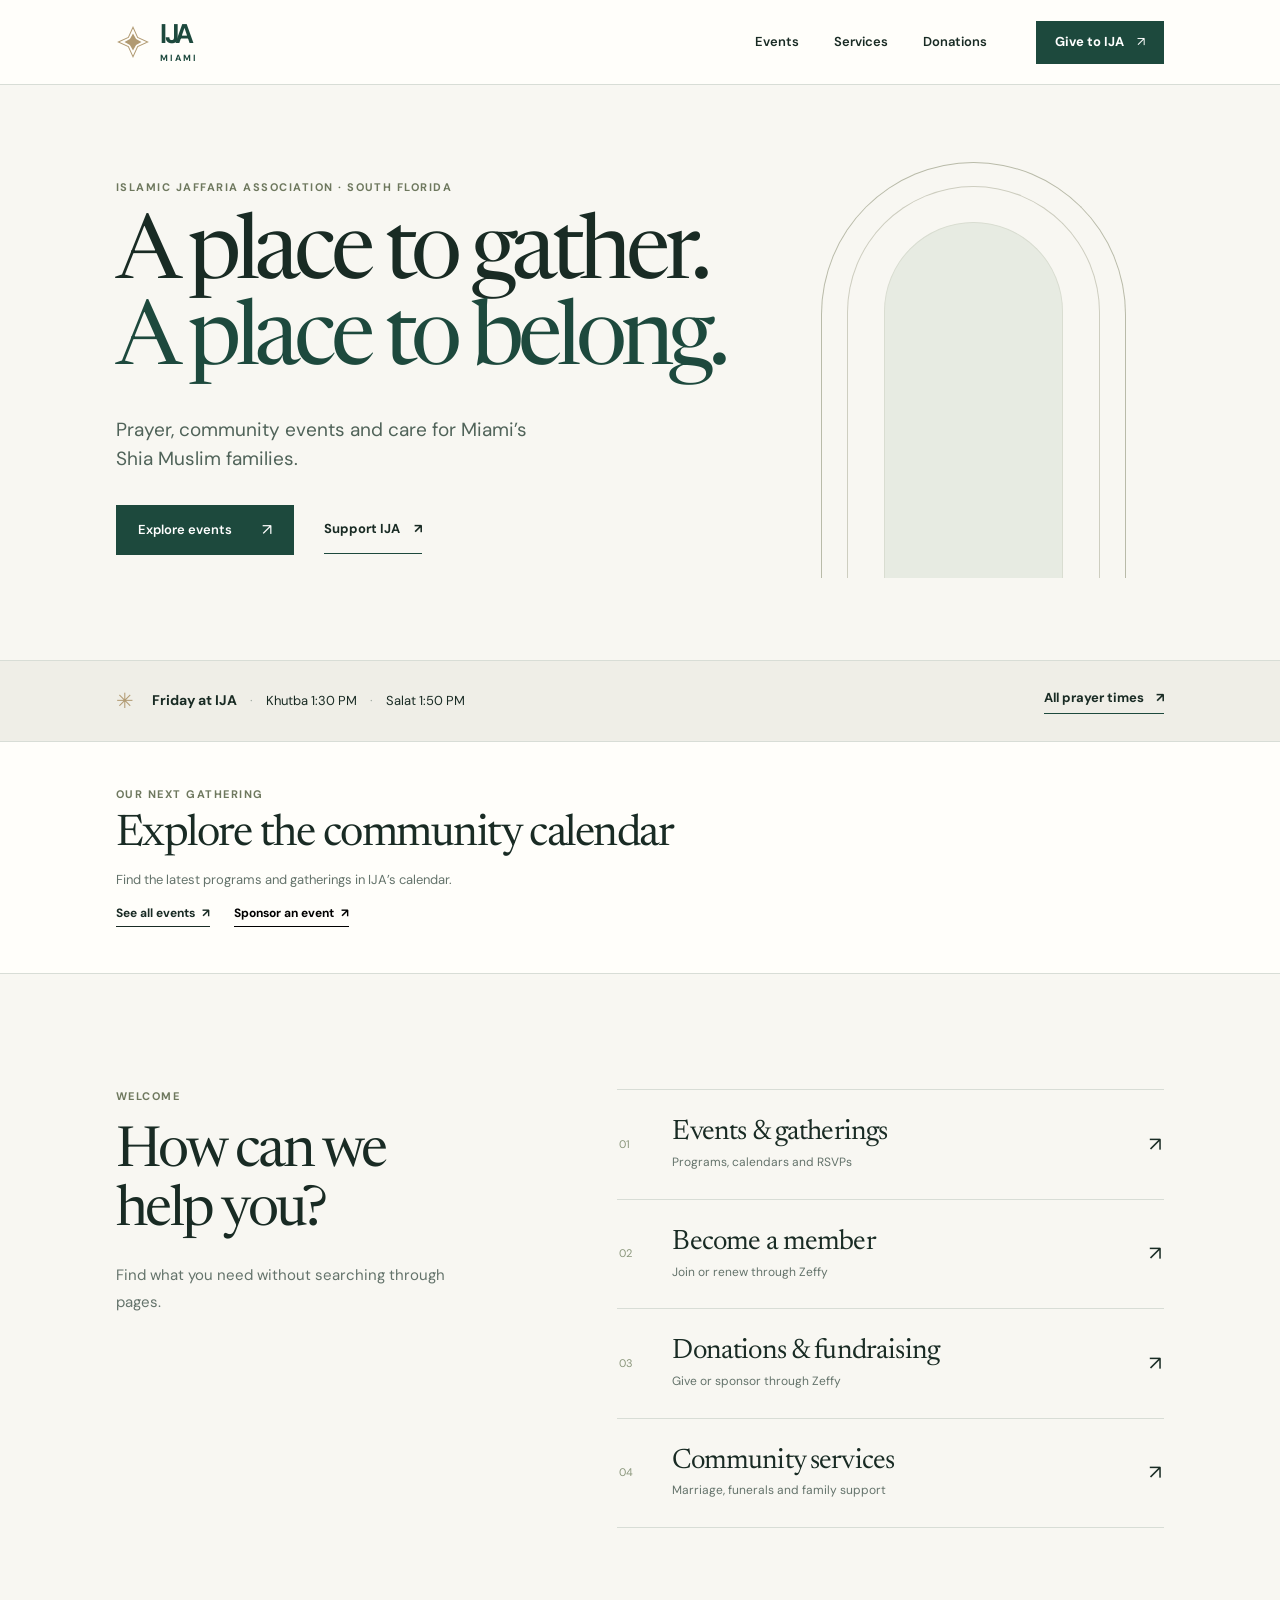
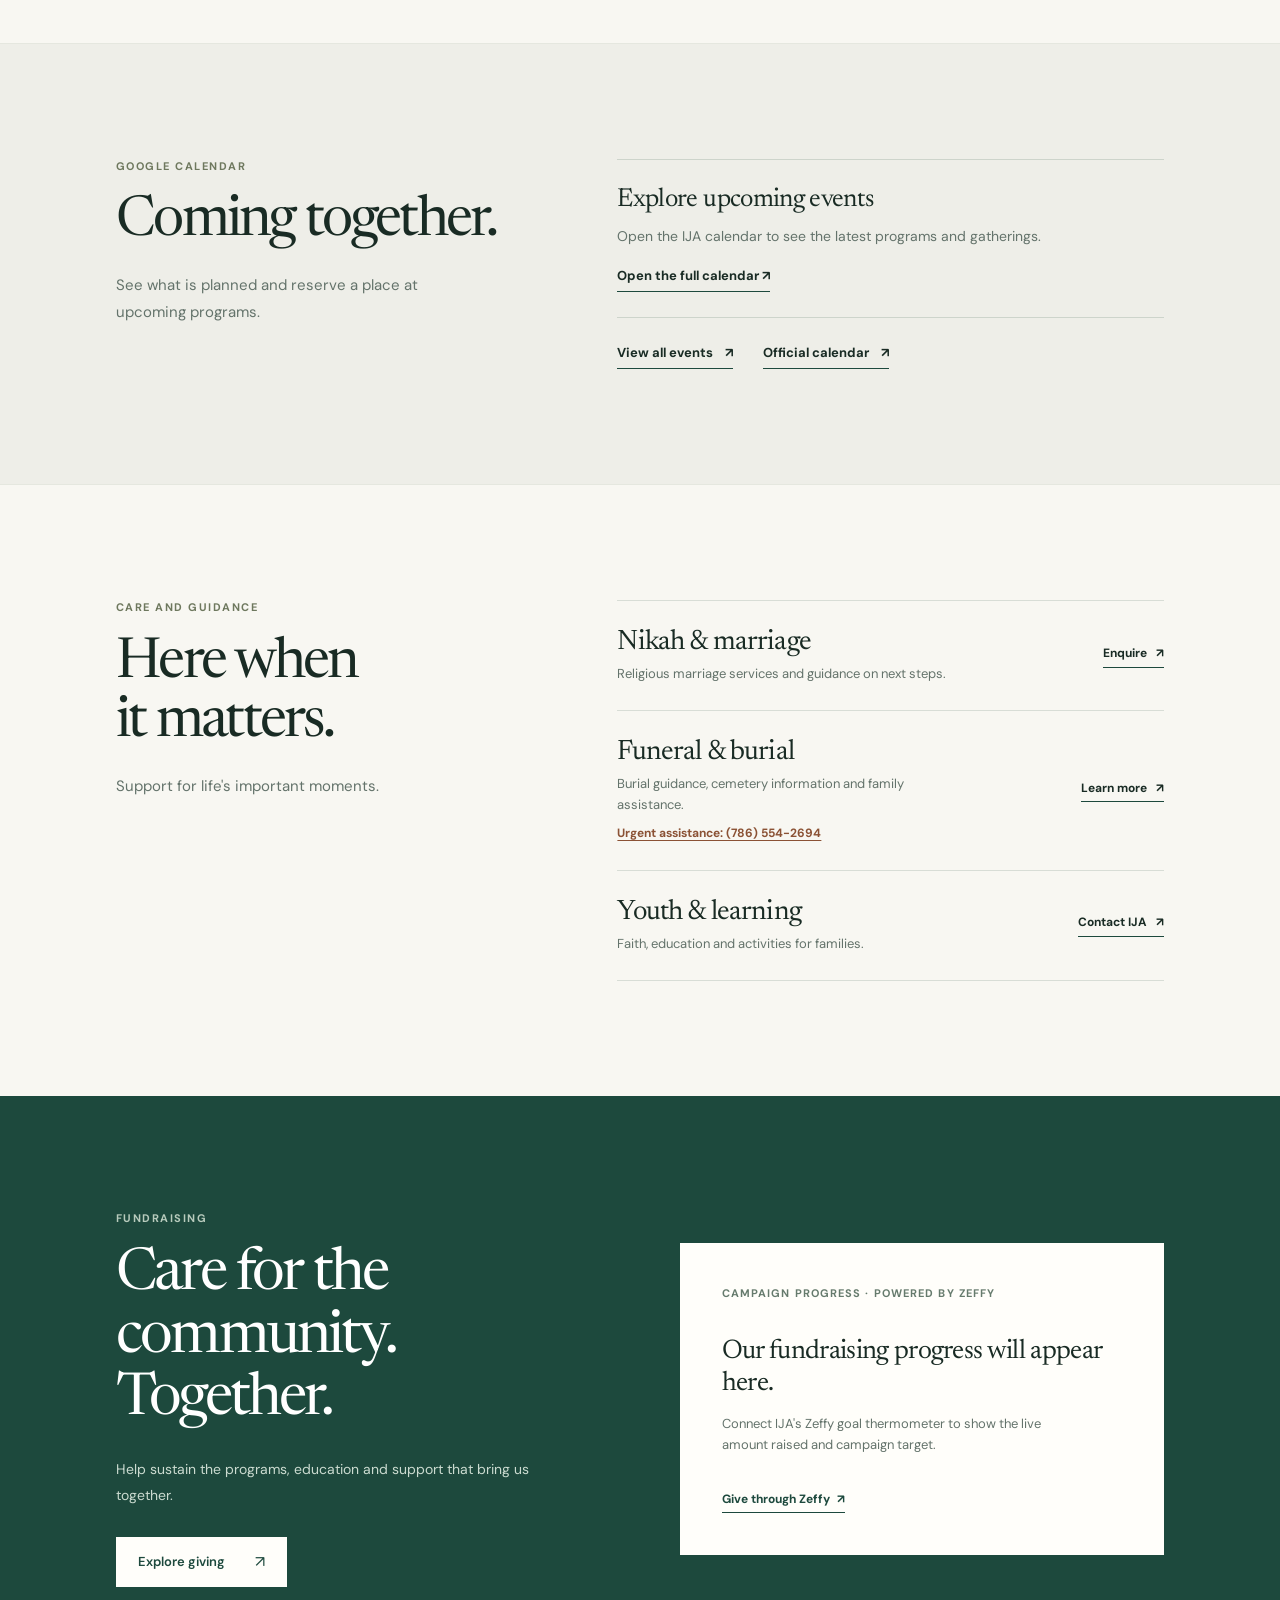
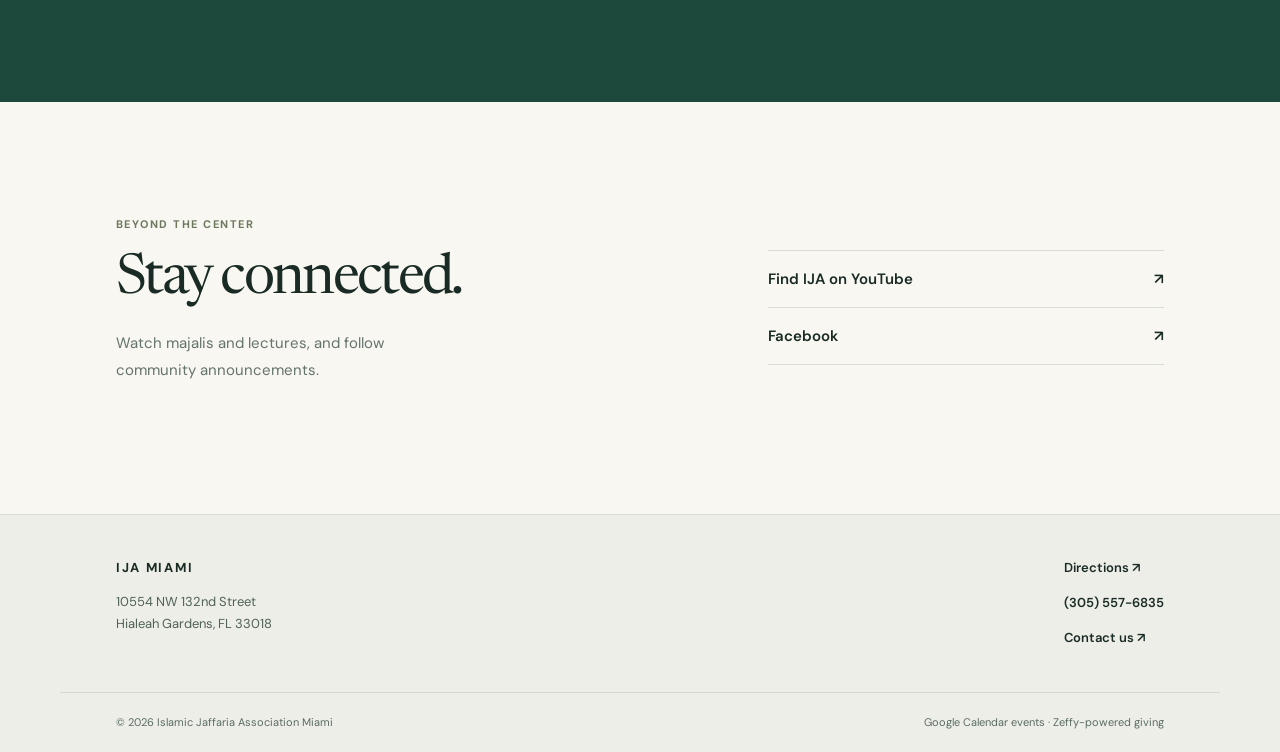
==== commit faad9db2: "Add files via upload" ====
--- a/index.html
+++ b/index.html
@@ -65,7 +65,7 @@
 <div class="next-feature-copy">
 <p class="overline">Our next gathering</p>
 <h2 data-next-title="" id="next-event-label">Upcoming events at IJA</h2>
-<p data-next-meta="">Connect the public IJA Google Calendar to show the next program.</p>
+<p data-next-meta="">Explore the full calendar for our next community program.</p>
 <div class="next-feature-links"><a href="./events.html">See all events <span aria-hidden="true">↗</span></a>
 <button data-next-sponsor="" data-zeffy="sponsor" type="button">Sponsor an event <span aria-hidden="true">↗</span></button>
 </div>
@@ -90,7 +90,7 @@
 <div class="section-aside"><p class="overline">Google Calendar</p><h2 id="events-title">Coming together.</h2><p>See what is planned and reserve a place at upcoming programs.</p></div>
 <div class="events-content">
 <div aria-live="polite" class="event-feed" data-calendar-feed="" data-limit="3">
-<div class="event-placeholder"><strong>Connecting the calendar</strong><p>Upcoming events will appear here when IJA's public Google Calendar is connected.</p></div>
+<div class="event-placeholder"><strong>Explore upcoming events</strong><p>See the latest schedule in the IJA community calendar.</p><a class="text-arrow" href="https://calendar.google.com/calendar/u/0?cid=YzJiZGM1YWM2NWRlZTBjYmE5ZGQ4MDljZDliYWYxZTE5MWI4NjdmMmI4MzFlNTYyNTZlNGM1OTZjZDc5NmEzZEBncm91cC5jYWxlbmRhci5nb29nbGUuY29t" target="_blank" rel="noopener noreferrer">Open calendar ↗</a></div>
 </div>
 <div class="event-footer"><a class="text-arrow" href="./events.html">View all events <span aria-hidden="true">↗</span></a>
 <a class="text-arrow" data-calendar-public-link="" href="https://www.ijamiami.org/new-events-1" rel="noopener noreferrer" target="_blank">Official calendar <span aria-hidden="true">↗</span></a>
--- a/styles.css
+++ b/styles.css
@@ -269,3 +269,12 @@
 }
 .campaign-intro button.quiet-link { border: 0; border-bottom: 1px solid var(--pine); background: transparent; padding: 0 0 5px; color: var(--pine); font: 700 13px/1.4 var(--sans); }
 .campaign-intro button.quiet-link:hover { color: #996f37; }
+
+/* Quiet fallback for a calendar feed that is not yet published. */
+.event-placeholder .text-arrow { display: inline-block; margin-top: 17px; }
+.calendar-embed-fallback { max-width: 780px; margin-top: 26px; padding-top: 22px; border-top: 1px solid var(--line); }
+.calendar-embed-caption { font-size: 12px; letter-spacing: .08em; text-transform: uppercase; color: var(--muted); font-weight: 700; }
+.calendar-embed-fallback iframe { display: block; width: 100%; min-height: 380px; border: 1px solid var(--line); background: var(--paper); }
+.calendar-embed-note { font-size: 13px; color: var(--muted); margin: 14px 0 0; }
+.calendar-embed-note a { color: var(--pine); text-decoration: underline; text-underline-offset: 3px; }
+@media (max-width: 760px) { .calendar-embed-fallback iframe { min-height: 440px; } }
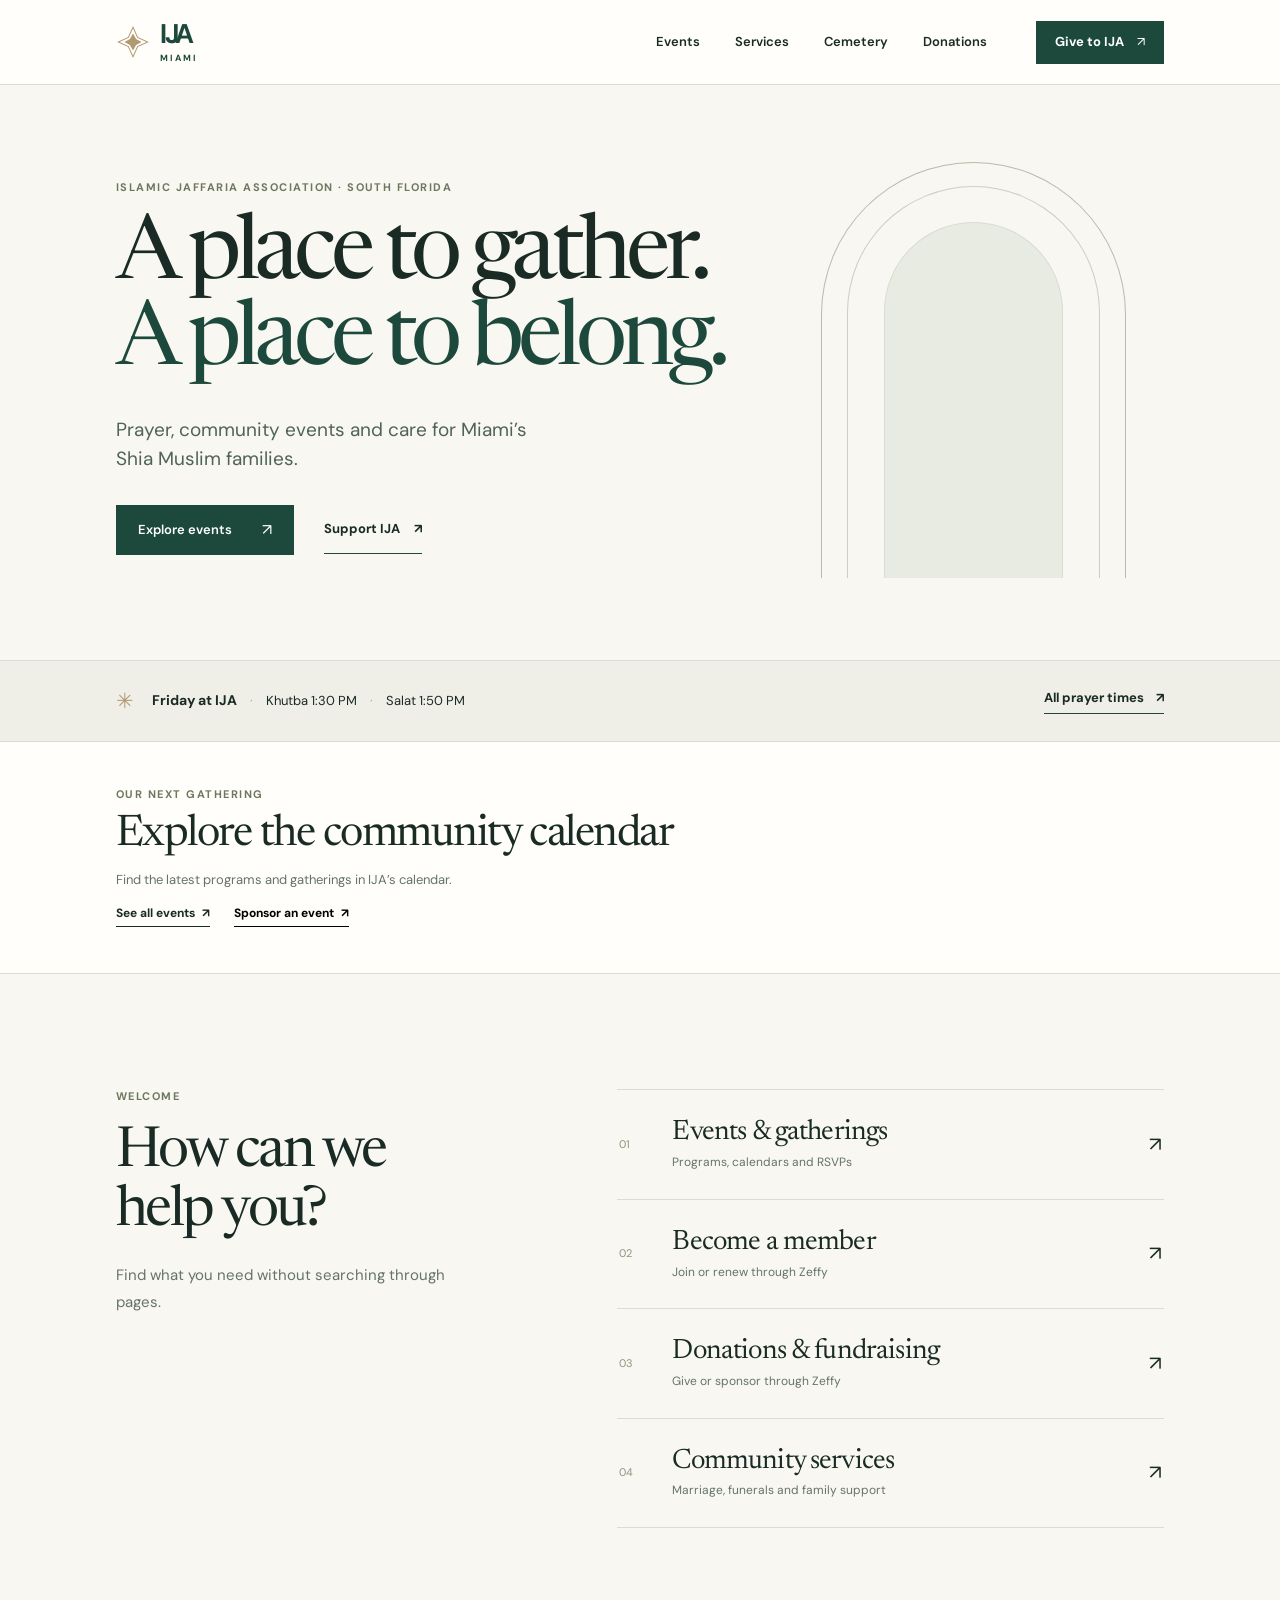
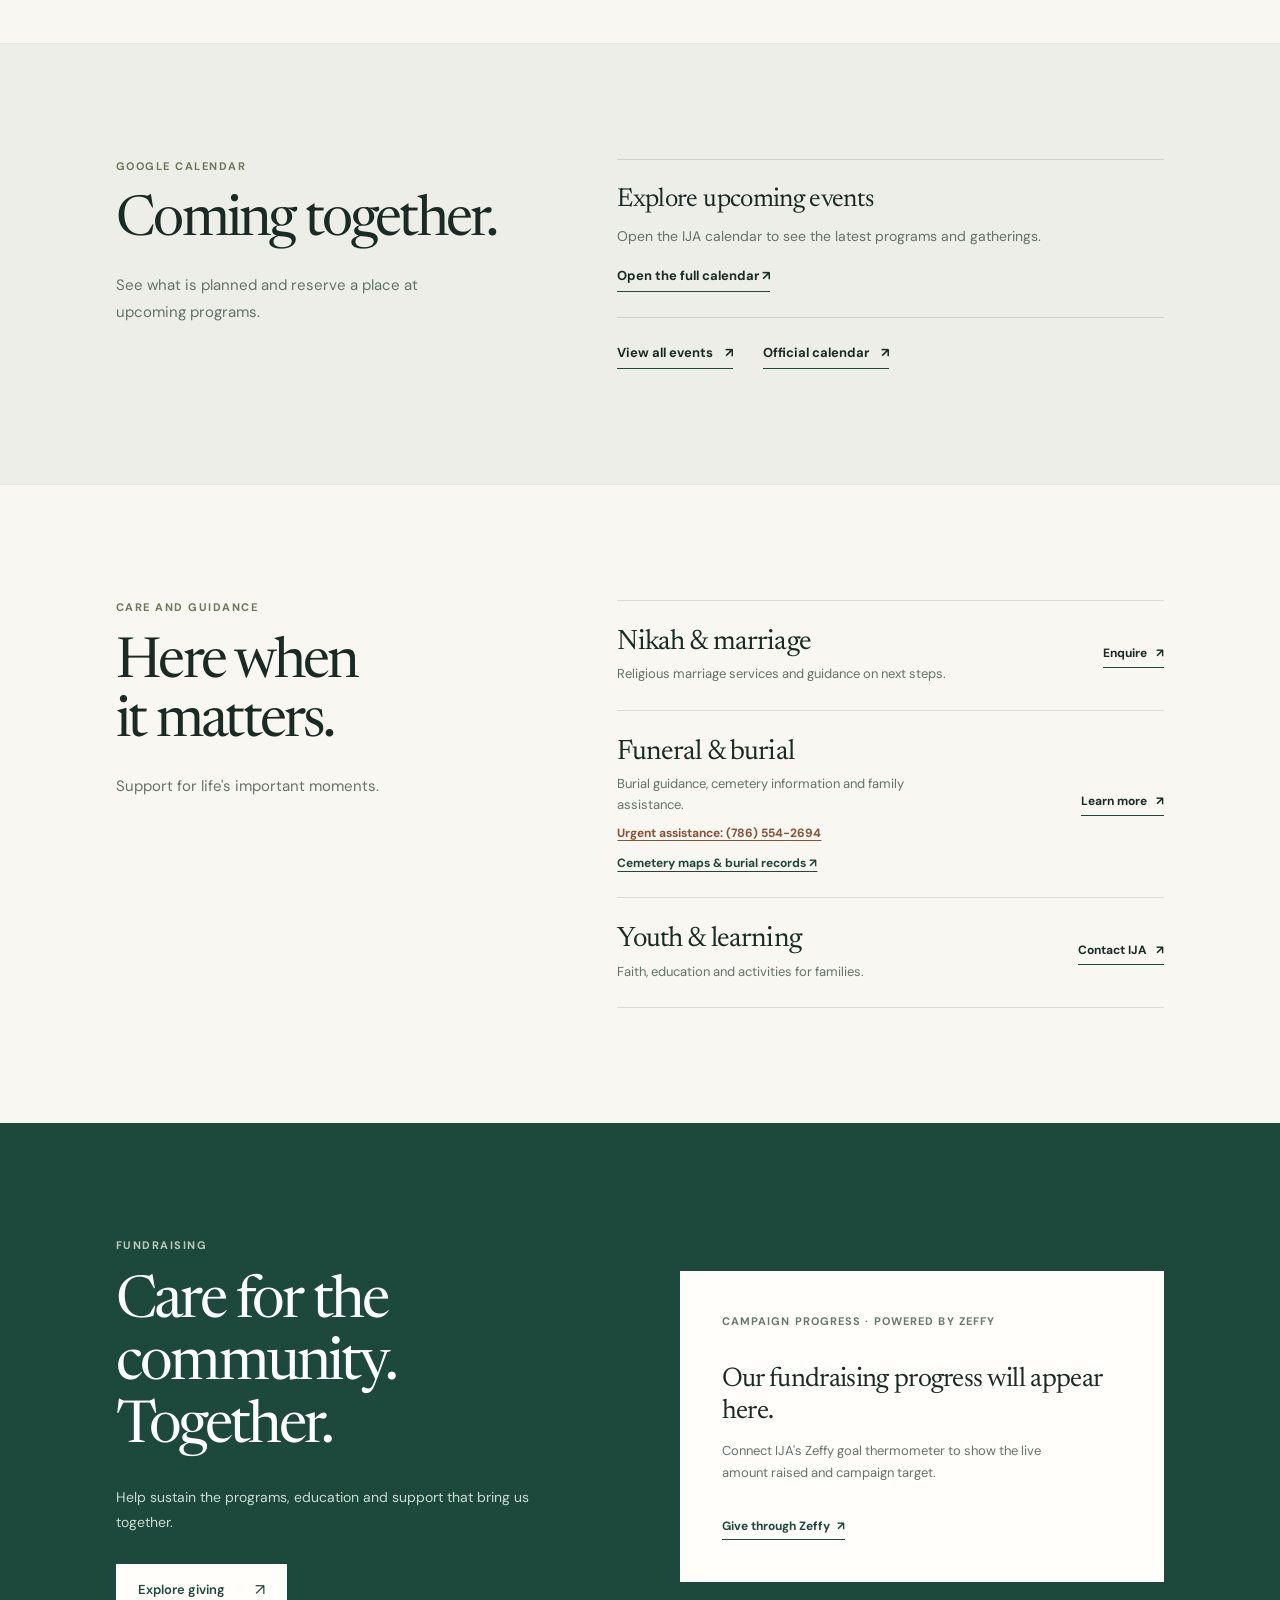
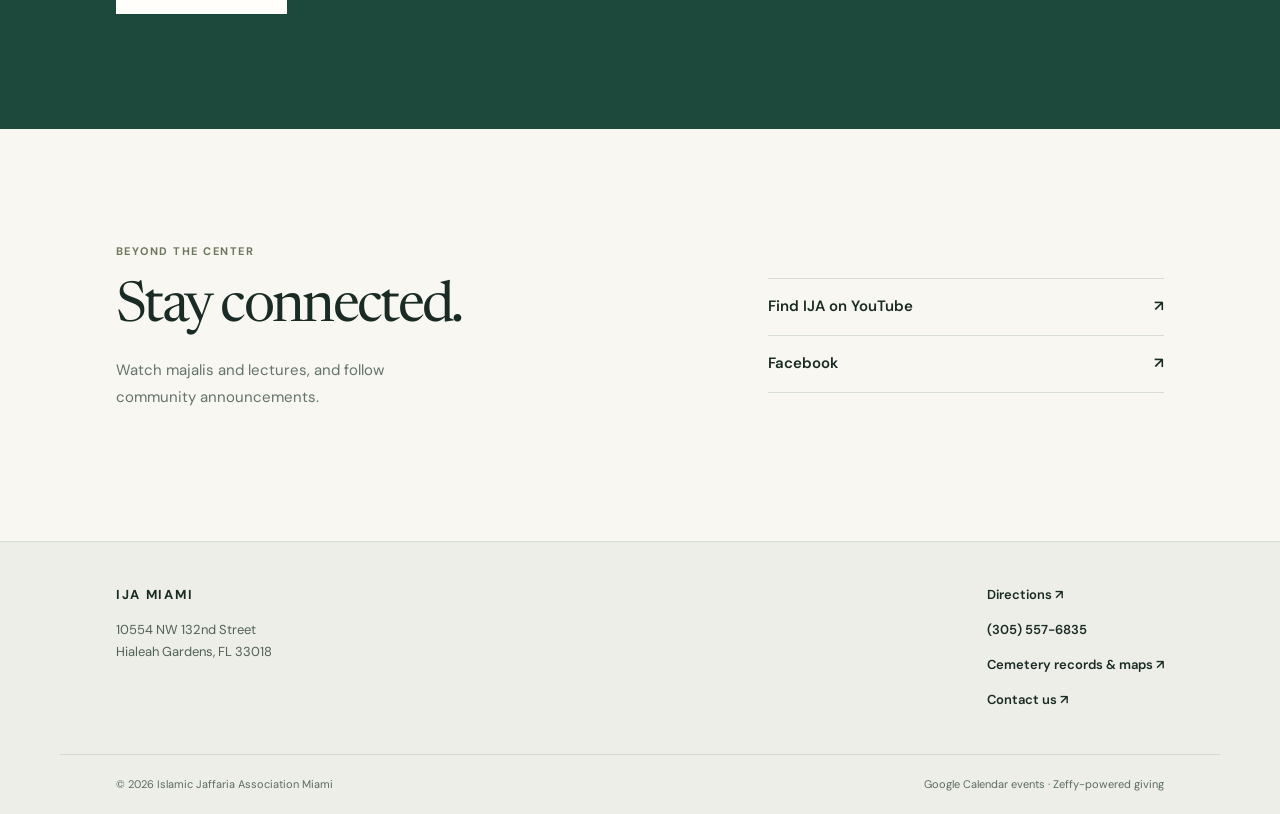
==== commit 00641ad7: "Add files via upload" ====
--- a/index.html
+++ b/index.html
@@ -26,7 +26,7 @@
 <svg aria-hidden="true" height="34" viewbox="0 0 44 44" width="34"><path d="M22 3 28 16 41 22 28 28 22 41 16 28 3 22 16 16Z" fill="none" stroke="currentColor" stroke-width="1.3"></path><path d="M22 11 26 18 33 22 26 26 22 33 18 26 11 22 18 18Z" fill="currentColor"></path></svg>
 <span class="brand-wordmark"><strong>IJA</strong><small>MIAMI</small></span>
 </a>
-<nav aria-label="Main navigation" class="desktop-nav"><a href="./events.html">Events</a><a href="./index.html#services">Services</a><a href="./donate.html">Donations</a></nav>
+<nav aria-label="Main navigation" class="desktop-nav"><a href="./events.html">Events</a><a href="./index.html#services">Services</a><a href="./cemetery.html">Cemetery</a><a href="./donate.html">Donations</a></nav>
 <div class="header-side">
 <a class="header-give" href="./donate.html">Give to IJA <span aria-hidden="true">↗</span></a>
 <button aria-controls="mobile-menu" aria-expanded="false" aria-label="Open navigation" class="menu-toggle" id="menu-toggle" type="button"><span></span><span></span></button>
@@ -37,6 +37,7 @@
 <a href="./events.html">Events &amp; calendar</a>
 <a href="./donate.html">Donations &amp; fundraising</a>
 <a href="./index.html#services">Community services</a>
+<a href="./cemetery.html">Cemetery records &amp; maps</a>
 <a href="https://www.ijamiami.org/contact-us" rel="noopener noreferrer" target="_blank">Contact the center</a>
 </nav>
 </header>
@@ -102,7 +103,7 @@
 <div class="section-aside"><p class="overline">Care and guidance</p><h2 id="services-title">Here when<br/>it matters.</h2><p>Support for life's important moments.</p></div>
 <div class="service-list">
 <article class="service"><div><h3>Nikah &amp; marriage</h3><p>Religious marriage services and guidance on next steps.</p></div><a class="service-link" href="https://www.ijamiami.org/contact-us" rel="noopener noreferrer" target="_blank">Enquire <span aria-hidden="true">↗</span></a></article>
-<article class="service"><div><h3>Funeral &amp; burial</h3><p>Burial guidance, cemetery information and family assistance.</p><a class="urgent-link" href="tel:+17865542694">Urgent assistance: (786) 554-2694</a></div><a class="service-link" href="https://www.ijamiami.org/cemetery" rel="noopener noreferrer" target="_blank">Learn more <span aria-hidden="true">↗</span></a></article>
+<article class="service"><div><h3>Funeral &amp; burial</h3><p>Burial guidance, cemetery information and family assistance.</p><a class="urgent-link" href="tel:+17865542694">Urgent assistance: (786) 554-2694</a><a class="cemetery-service-link" href="./cemetery.html">Cemetery maps &amp; burial records <span aria-hidden="true">↗</span></a></div><a class="service-link" href="https://www.ijamiami.org/cemetery" rel="noopener noreferrer" target="_blank">Learn more <span aria-hidden="true">↗</span></a></article>
 <article class="service"><div><h3>Youth &amp; learning</h3><p>Faith, education and activities for families.</p></div><a class="service-link" href="https://www.ijamiami.org/contact-us" rel="noopener noreferrer" target="_blank">Contact IJA <span aria-hidden="true">↗</span></a></article>
 </div>
 </section>
@@ -124,7 +125,7 @@
 </section>
 </main>
 <footer class="site-footer">
-<div class="shell footer-inner"><div><strong class="footer-brand">IJA MIAMI</strong><p>10554 NW 132nd Street<br/>Hialeah Gardens, FL 33018</p></div><div class="footer-links"><a href="https://www.google.com/maps/search/?api=1&amp;query=10554+NW+132nd+St+Hialeah+Gardens+FL+33018" rel="noopener noreferrer" target="_blank">Directions ↗</a><a href="tel:+13055576835">(305) 557-6835</a><a href="https://www.ijamiami.org/contact-us" rel="noopener noreferrer" target="_blank">Contact us ↗</a></div></div>
+<div class="shell footer-inner"><div><strong class="footer-brand">IJA MIAMI</strong><p>10554 NW 132nd Street<br/>Hialeah Gardens, FL 33018</p></div><div class="footer-links"><a href="https://www.google.com/maps/search/?api=1&amp;query=10554+NW+132nd+St+Hialeah+Gardens+FL+33018" rel="noopener noreferrer" target="_blank">Directions ↗</a><a href="tel:+13055576835">(305) 557-6835</a><a href="./cemetery.html">Cemetery records &amp; maps ↗</a><a href="https://www.ijamiami.org/contact-us" rel="noopener noreferrer" target="_blank">Contact us ↗</a></div></div>
 <div class="shell footer-bottom"><span>© <span id="copyright-year">Community calendar via Google · Giving via Zeffy</span> Islamic Jaffaria Association Miami</span><span>Google Calendar events · Zeffy-powered giving</span></div>
 </footer>
 <div class="dialog-backdrop" hidden="" id="zeffy-dialog">
--- a/styles.css
+++ b/styles.css
@@ -278,3 +278,36 @@
 .calendar-embed-note { font-size: 13px; color: var(--muted); margin: 14px 0 0; }
 .calendar-embed-note a { color: var(--pine); text-decoration: underline; text-underline-offset: 3px; }
 @media (max-width: 760px) { .calendar-embed-fallback iframe { min-height: 440px; } }
+
+/* Cemetery records: clear wayfinding and room for an external interactive map. */
+.cemetery-hero .subpage-inner { padding-bottom: clamp(64px,8vw,96px); }
+.cemetery-hero h1 { max-width: 900px; }
+.cemetery-intro { display: grid; grid-template-columns: minmax(0,1fr) minmax(0,1fr); gap: clamp(34px,7vw,100px); align-items: start; }
+.cemetery-intro h2, .cemetery-embed-head h2, .cemetery-support h2 { font: 400 clamp(42px,4.6vw,62px)/1.07 var(--serif); letter-spacing: -.045em; margin: 0 0 20px; }
+.cemetery-intro-copy > p:last-child { color: var(--muted); font-size: 15px; line-height: 1.75; max-width: 480px; }
+.cemetery-sites { border-top: 1px solid var(--line); margin-top: 18px; }
+.cemetery-sites > div { display: grid; grid-template-columns: 48px 1fr; align-items: baseline; border-bottom: 1px solid var(--line); padding: 19px 0 20px; gap: 15px; }
+.cemetery-sites span { color: var(--muted); font-size: 11px; letter-spacing: .08em; }
+.cemetery-sites strong { font: 400 clamp(23px,2.4vw,32px)/1.22 var(--serif); letter-spacing: -.025em; }
+.cemetery-embed-head { display: flex; justify-content: space-between; align-items: end; gap: 25px; margin-bottom: 28px; }
+.cemetery-embed-head h2 { margin-bottom: 0; max-width: 690px; }
+.cemetery-embed-head .text-arrow { white-space: nowrap; flex: none; margin-bottom: 7px; }
+.cemetery-frame-shell { border: 1px solid var(--line); background: white; min-height: 600px; overflow: hidden; }
+.cemetery-frame-shell iframe { display: block; width: 100%; height: clamp(600px,70vw,800px); min-height: 600px; border: 0; }
+.cemetery-map-footnote { display: flex; justify-content: space-between; align-items: start; flex-wrap: wrap; gap: 16px 25px; padding-top: 19px; }
+.cemetery-map-footnote p { margin: 0; color: var(--muted); font-size: 13px; line-height: 1.65; max-width: 660px; }
+.cemetery-map-footnote a { flex: none; }
+.cemetery-support { background: var(--paper); }
+.cemetery-support-inner { display: grid; grid-template-columns: minmax(0,1fr) minmax(0,.7fr); gap: clamp(35px,9vw,120px); align-items: center; }
+.cemetery-support-inner > div:first-child > p:last-child { color: var(--muted); max-width: 540px; font-size: 15px; line-height: 1.75; }
+.cemetery-support-actions { display: flex; flex-direction: column; gap: 20px; align-items: flex-start; }
+.cemetery-phone, .cemetery-contact { font-size: 14px; font-weight: 600; color: var(--pine); text-decoration: underline; text-underline-offset: 5px; }
+.cemetery-service-link { display: block; color: var(--pine); font-size: 12px; font-weight: 700; margin-top: 9px; text-decoration: underline; text-underline-offset: 4px; }
+@media(max-width: 760px) {
+  .cemetery-intro, .cemetery-support-inner { grid-template-columns: 1fr; gap: 26px; }
+  .cemetery-sites { margin-top: 0; }
+  .cemetery-embed-head { align-items: start; flex-direction: column; gap: 18px; }
+  .cemetery-frame-shell { min-height: 540px; }
+  .cemetery-frame-shell iframe { height: 650px; min-height: 540px; }
+  .cemetery-map-footnote { flex-direction: column; }
+}
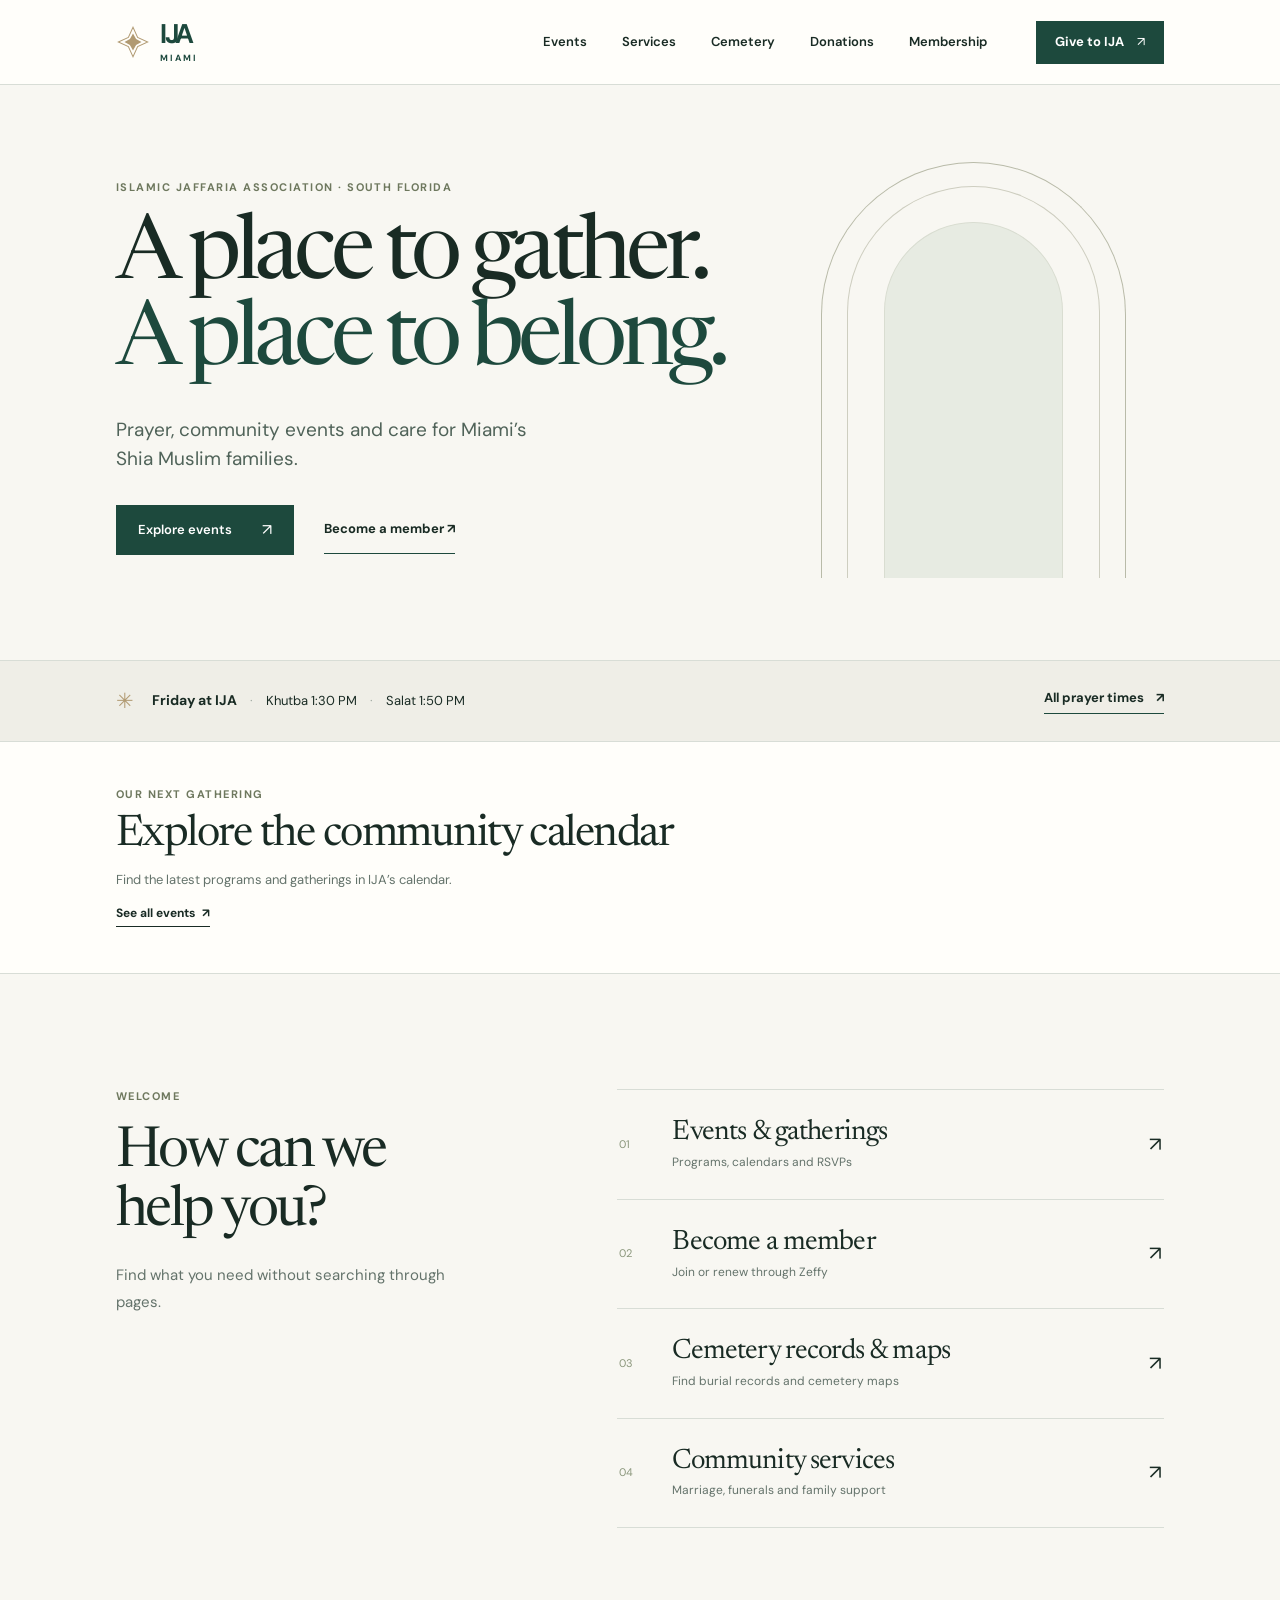
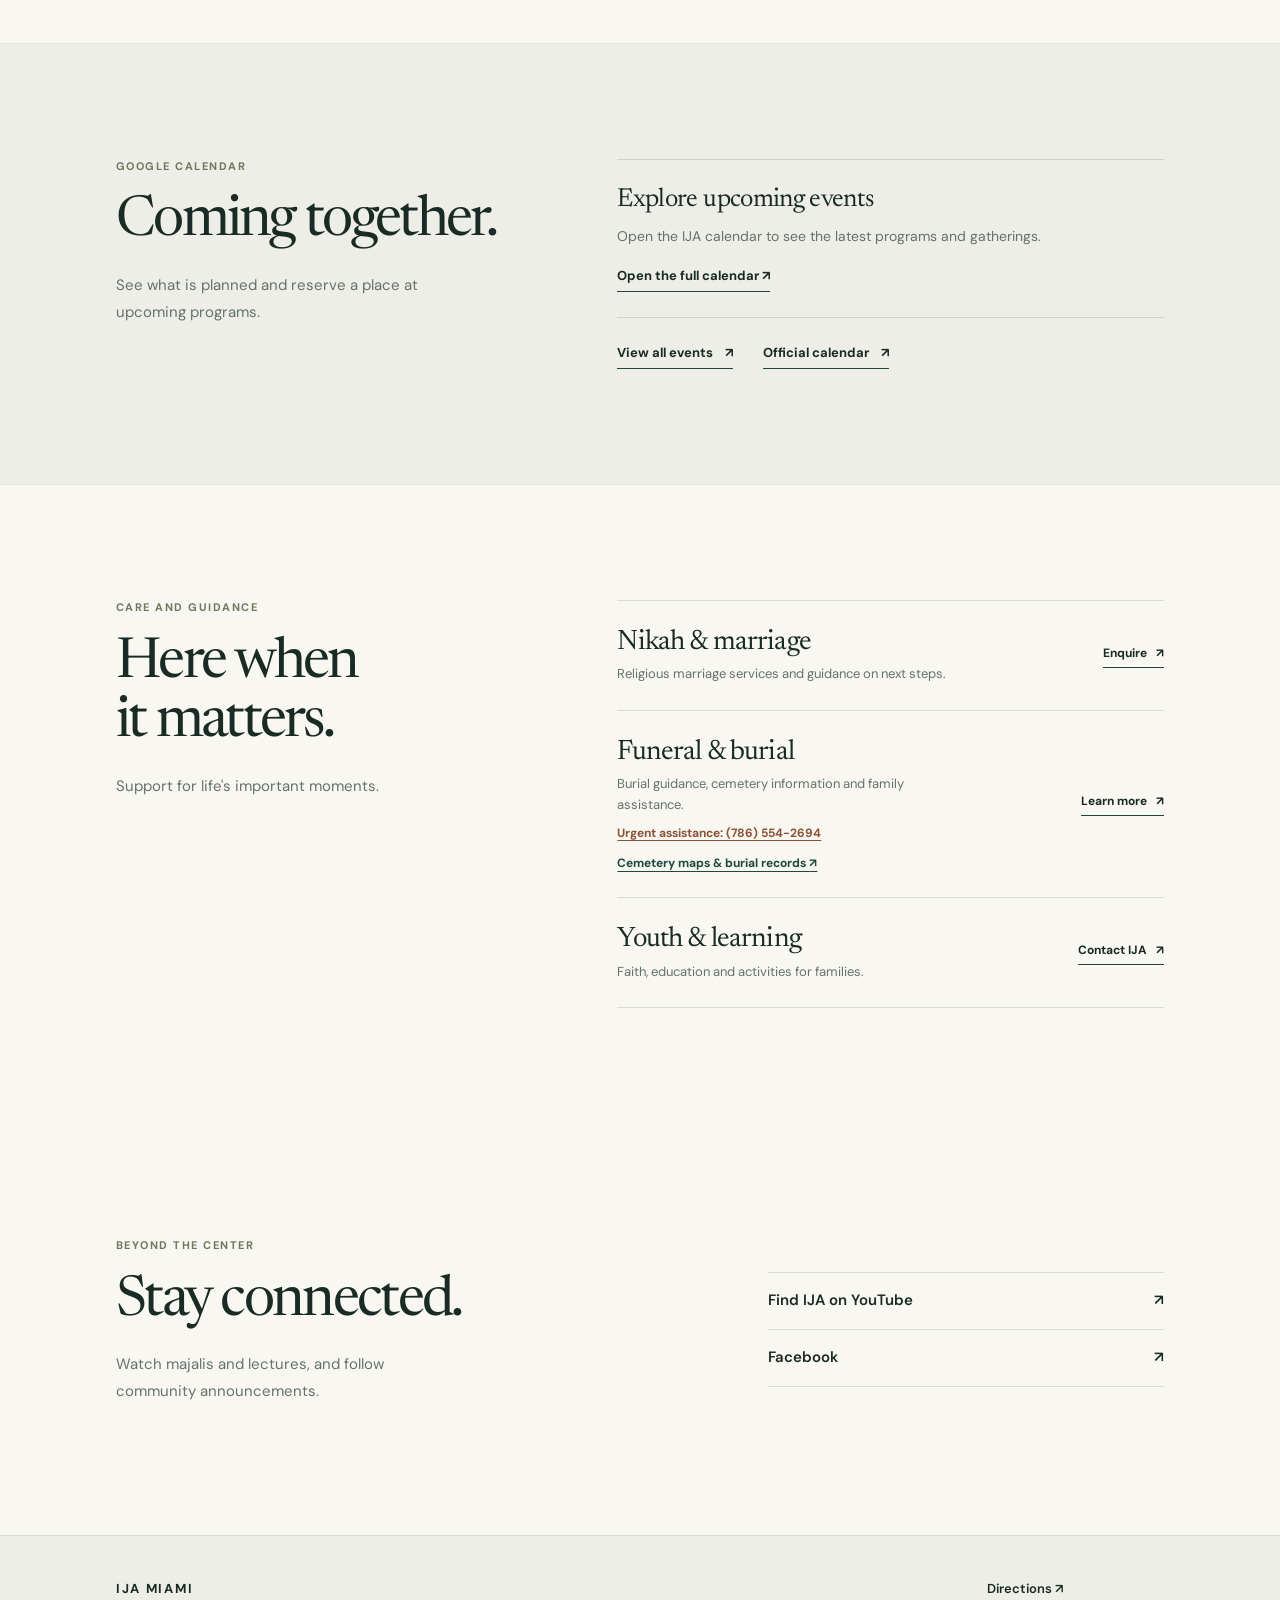
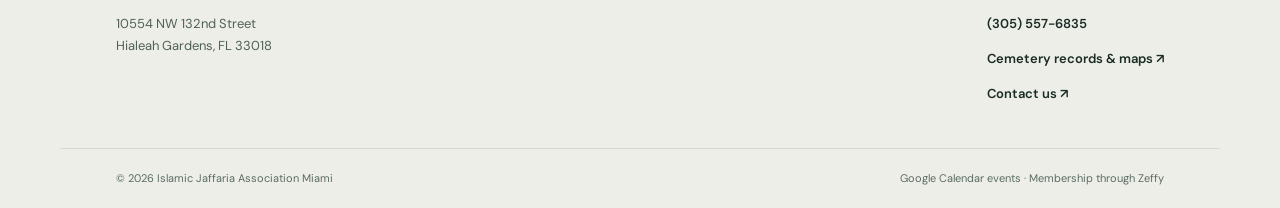
==== commit 62a6d4fe: "Add files via upload" ====
--- a/index.html
+++ b/index.html
@@ -1,4 +1,5 @@
-<!doctype html>
+<!DOCTYPE html>
+
 <html lang="en">
 <head>
 <meta charset="utf-8"/>
@@ -15,7 +16,7 @@
 <link href="https://fonts.googleapis.com/css2?family=DM+Sans:wght@400;500;600;700&amp;family=Newsreader:opsz,wght@6..72,400;6..72,500;6..72,600&amp;display=swap" rel="stylesheet"/>
 <link href="./styles.css" rel="stylesheet"/>
 <script defer="" src="./config.js"></script>
-<script defer="" src="./app.js"></script><script defer="True" src="./calendar.js"></script><script defer="True" src="./fundraising.js"></script>
+<script defer="" src="./app.js"></script><script defer="True" src="./calendar.js"></script>
 <title>IJA Miami | Our community, in one place</title>
 </head>
 <body>
@@ -26,7 +27,7 @@
 <svg aria-hidden="true" height="34" viewbox="0 0 44 44" width="34"><path d="M22 3 28 16 41 22 28 28 22 41 16 28 3 22 16 16Z" fill="none" stroke="currentColor" stroke-width="1.3"></path><path d="M22 11 26 18 33 22 26 26 22 33 18 26 11 22 18 18Z" fill="currentColor"></path></svg>
 <span class="brand-wordmark"><strong>IJA</strong><small>MIAMI</small></span>
 </a>
-<nav aria-label="Main navigation" class="desktop-nav"><a href="./events.html">Events</a><a href="./index.html#services">Services</a><a href="./cemetery.html">Cemetery</a><a href="./donate.html">Donations</a></nav>
+<nav aria-label="Main navigation" class="desktop-nav"><a href="./events.html">Events</a><a href="./index.html#services">Services</a><a href="./cemetery.html">Cemetery</a><a href="./donate.html">Donations</a><a href="./membership.html">Membership</a></nav>
 <div class="header-side">
 <a class="header-give" href="./donate.html">Give to IJA <span aria-hidden="true">↗</span></a>
 <button aria-controls="mobile-menu" aria-expanded="false" aria-label="Open navigation" class="menu-toggle" id="menu-toggle" type="button"><span></span><span></span></button>
@@ -39,7 +40,7 @@
 <a href="./index.html#services">Community services</a>
 <a href="./cemetery.html">Cemetery records &amp; maps</a>
 <a href="https://www.ijamiami.org/contact-us" rel="noopener noreferrer" target="_blank">Contact the center</a>
-</nav>
+<a href="./membership.html">Membership</a></nav>
 </header>
 <main id="main">
 <section aria-labelledby="hero-title" class="hero">
@@ -50,7 +51,7 @@
 <p class="hero-subtitle">Prayer, community events and care for Miami’s Shia Muslim families.</p>
 <div class="hero-links">
 <a class="solid-button" href="./events.html">Explore events <span aria-hidden="true">↗</span></a>
-<a class="quiet-link" href="./donate.html">Support IJA <span aria-hidden="true">↗</span></a>
+<a class="quiet-link" href="./membership.html">Become a member ↗</a>
 </div>
 </div>
 <div aria-hidden="true" class="hero-art"><div class="arch arch-outer"><div class="arch arch-middle"><div class="arch arch-inner"></div></div></div></div>
@@ -68,7 +69,7 @@
 <h2 data-next-title="" id="next-event-label">Upcoming events at IJA</h2>
 <p data-next-meta="">Explore the full calendar for our next community program.</p>
 <div class="next-feature-links"><a href="./events.html">See all events <span aria-hidden="true">↗</span></a>
-<button data-next-sponsor="" data-zeffy="sponsor" type="button">Sponsor an event <span aria-hidden="true">↗</span></button>
+
 </div>
 </div>
 <div class="countdown-wrap" data-countdown-wrap="" hidden="">
@@ -81,8 +82,8 @@
 <div class="section-aside"><p class="overline">Welcome</p><h2 id="pathways-title">How can we<br/>help you?</h2><p>Find what you need without searching through pages.</p></div>
 <div class="pathway-list">
 <a class="pathway" href="./events.html"><span class="pathway-number">01</span><span class="pathway-copy"><strong>Events &amp; gatherings</strong><small>Programs, calendars and RSVPs</small></span><span aria-hidden="true" class="pathway-arrow">↗</span></a>
-<button class="pathway" data-zeffy="membership" type="button"><span class="pathway-number">02</span><span class="pathway-copy"><strong>Become a member</strong><small>Join or renew through Zeffy</small></span><span aria-hidden="true" class="pathway-arrow">↗</span></button>
-<a class="pathway" href="./donate.html"><span class="pathway-number">03</span><span class="pathway-copy"><strong>Donations &amp; fundraising</strong><small>Give or sponsor through Zeffy</small></span><span aria-hidden="true" class="pathway-arrow">↗</span></a>
+<a class="pathway" href="./membership.html"><span class="pathway-number">02</span><span class="pathway-copy"><strong>Become a member</strong><small>Join or renew through Zeffy</small></span><span aria-hidden="true" class="pathway-arrow">↗</span></a>
+<a class="pathway" href="./cemetery.html"><span class="pathway-number">03</span><span class="pathway-copy"><strong>Cemetery records &amp; maps</strong><small>Find burial records and cemetery maps</small></span><span aria-hidden="true" class="pathway-arrow">↗</span></a>
 <a class="pathway" href="#services"><span class="pathway-number">04</span><span class="pathway-copy"><strong>Community services</strong><small>Marriage, funerals and family support</small></span><span aria-hidden="true" class="pathway-arrow">↗</span></a>
 </div>
 </section>
@@ -91,7 +92,7 @@
 <div class="section-aside"><p class="overline">Google Calendar</p><h2 id="events-title">Coming together.</h2><p>See what is planned and reserve a place at upcoming programs.</p></div>
 <div class="events-content">
 <div aria-live="polite" class="event-feed" data-calendar-feed="" data-limit="3">
-<div class="event-placeholder"><strong>Explore upcoming events</strong><p>See the latest schedule in the IJA community calendar.</p><a class="text-arrow" href="https://calendar.google.com/calendar/u/0?cid=YzJiZGM1YWM2NWRlZTBjYmE5ZGQ4MDljZDliYWYxZTE5MWI4NjdmMmI4MzFlNTYyNTZlNGM1OTZjZDc5NmEzZEBncm91cC5jYWxlbmRhci5nb29nbGUuY29t" target="_blank" rel="noopener noreferrer">Open calendar ↗</a></div>
+<div class="event-placeholder"><strong>Explore upcoming events</strong><p>See the latest schedule in the IJA community calendar.</p><a class="text-arrow" href="https://calendar.google.com/calendar/u/0?cid=YzJiZGM1YWM2NWRlZTBjYmE5ZGQ4MDljZDliYWYxZTE5MWI4NjdmMmI4MzFlNTYyNTZlNGM1OTZjZDc5NmEzZEBncm91cC5jYWxlbmRhci5nb29nbGUuY29t" rel="noopener noreferrer" target="_blank">Open calendar ↗</a></div>
 </div>
 <div class="event-footer"><a class="text-arrow" href="./events.html">View all events <span aria-hidden="true">↗</span></a>
 <a class="text-arrow" data-calendar-public-link="" href="https://www.ijamiami.org/new-events-1" rel="noopener noreferrer" target="_blank">Official calendar <span aria-hidden="true">↗</span></a>
@@ -107,18 +108,7 @@
 <article class="service"><div><h3>Youth &amp; learning</h3><p>Faith, education and activities for families.</p></div><a class="service-link" href="https://www.ijamiami.org/contact-us" rel="noopener noreferrer" target="_blank">Contact IJA <span aria-hidden="true">↗</span></a></article>
 </div>
 </section>
-<section aria-labelledby="support-title" class="fundraising-preview" id="support">
-<div class="shell fundraising-layout section-space">
-<div class="support-intro"><p class="overline">Fundraising</p><h2 id="support-title">Care for the community. Together.</h2><p>Help sustain the programs, education and support that bring us together.</p>
-<a class="solid-button" href="./donate.html">Explore giving <span aria-hidden="true">↗</span></a>
-</div>
-<div aria-label="Zeffy fundraising progress" class="thermometer-panel" data-thermometer="" data-thermometer-context="home">
-<p class="embed-kicker">Campaign progress · powered by Zeffy</p>
-<div class="thermometer-placeholder"><strong>Our fundraising progress will appear here.</strong><p>Connect IJA's Zeffy goal thermometer to show the live amount raised and campaign target.</p></div>
-<button class="inline-link" data-zeffy="donation" type="button">Give through Zeffy <span aria-hidden="true">↗</span></button>
-</div>
-</div>
-</section>
+
 <section aria-labelledby="connect-title" class="connect shell section-space" id="connect">
 <div><p class="overline">Beyond the center</p><h2 id="connect-title">Stay connected.</h2><p>Watch majalis and lectures, and follow community announcements.</p></div>
 <div class="connect-links"><a href="https://www.youtube.com/results?search_query=IJA+Miami+Islamic+Jaffaria+Association" id="youtube-link" rel="noopener noreferrer" target="_blank">Find IJA on YouTube <span aria-hidden="true">↗</span></a><a href="https://www.facebook.com/p/Islamic-Jaffaria-Association-IJA-Miami-100064573394767/" id="facebook-link" rel="noopener noreferrer" target="_blank">Facebook <span aria-hidden="true">↗</span></a><a hidden="" href="#connect" id="instagram-link">Instagram <span aria-hidden="true">↗</span></a></div>
@@ -126,14 +116,8 @@
 </main>
 <footer class="site-footer">
 <div class="shell footer-inner"><div><strong class="footer-brand">IJA MIAMI</strong><p>10554 NW 132nd Street<br/>Hialeah Gardens, FL 33018</p></div><div class="footer-links"><a href="https://www.google.com/maps/search/?api=1&amp;query=10554+NW+132nd+St+Hialeah+Gardens+FL+33018" rel="noopener noreferrer" target="_blank">Directions ↗</a><a href="tel:+13055576835">(305) 557-6835</a><a href="./cemetery.html">Cemetery records &amp; maps ↗</a><a href="https://www.ijamiami.org/contact-us" rel="noopener noreferrer" target="_blank">Contact us ↗</a></div></div>
-<div class="shell footer-bottom"><span>© <span id="copyright-year">Community calendar via Google · Giving via Zeffy</span> Islamic Jaffaria Association Miami</span><span>Google Calendar events · Zeffy-powered giving</span></div>
+<div class="shell footer-bottom"><span>© <span id="copyright-year">Community calendar via Google · Membership via Zeffy</span> Islamic Jaffaria Association Miami</span><span>Google Calendar events · Membership through Zeffy</span></div>
 </footer>
-<div class="dialog-backdrop" hidden="" id="zeffy-dialog">
-<div aria-describedby="dialog-description" aria-labelledby="dialog-title" aria-modal="true" class="dialog-panel" role="dialog">
-<button aria-label="Close dialog" class="dialog-close" id="dialog-close" type="button">×</button>
-<p class="overline">IJA · Zeffy setup</p><h2 id="dialog-title">Link not connected</h2><p id="dialog-description">The Zeffy link for this action is not connected in this preview.</p><p class="dialog-instructions">Add IJA's public campaign URL to <code>config.js</code> to activate this action. Do not add private API credentials.</p>
-<button class="solid-button" id="dialog-done" type="button">Back to IJA <span aria-hidden="true">↗</span></button>
-</div>
-</div>
+
 </body>
 </html>
--- a/styles.css
+++ b/styles.css
@@ -311,3 +311,6 @@
   .cemetery-frame-shell iframe { height: 650px; min-height: 540px; }
   .cemetery-map-footnote { flex-direction: column; }
 }
+
+/* Annual membership form */
+.membership-section{max-width:900px;margin-inline:auto}.membership-intro{max-width:650px;margin-bottom:2rem}.membership-zeffy-form{min-height:450px}.membership-fallback-link{margin-top:1rem;font-size:.95rem}.membership-fallback-link a{text-decoration:underline;text-underline-offset:3px}
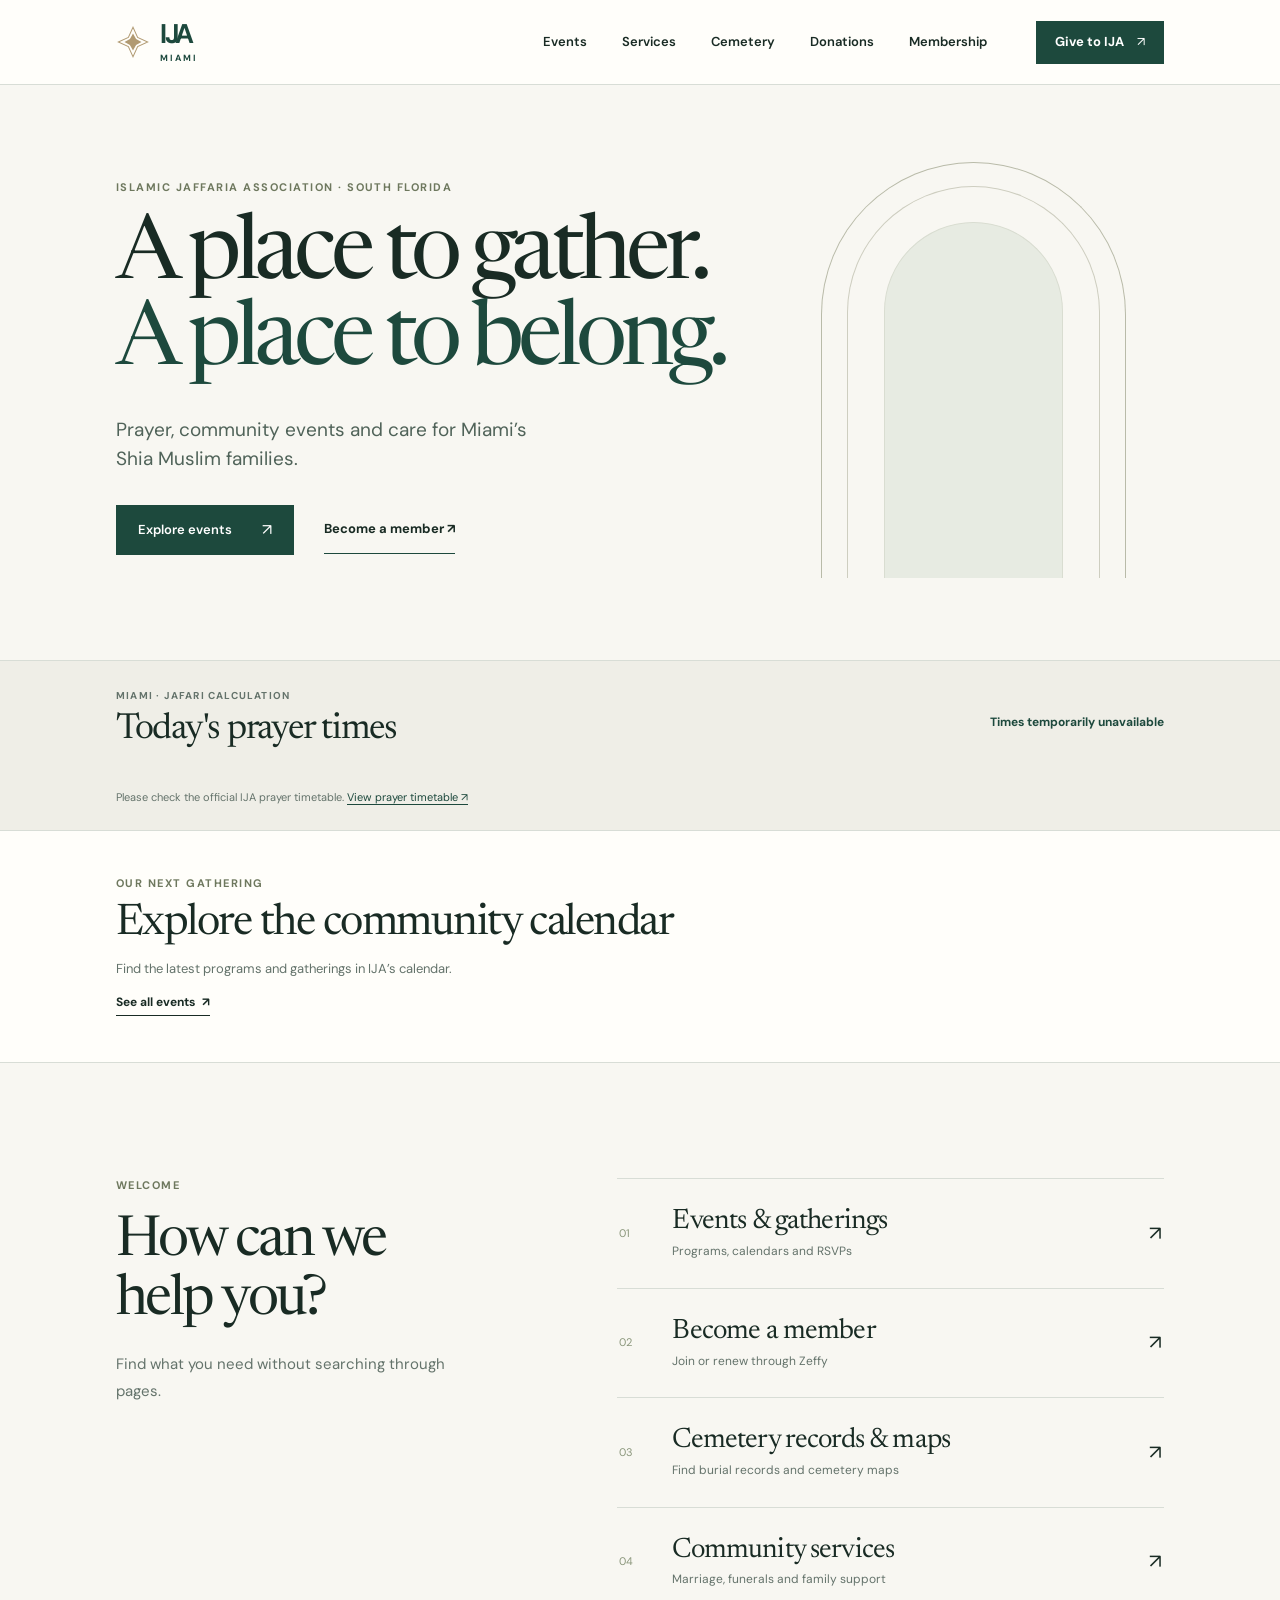
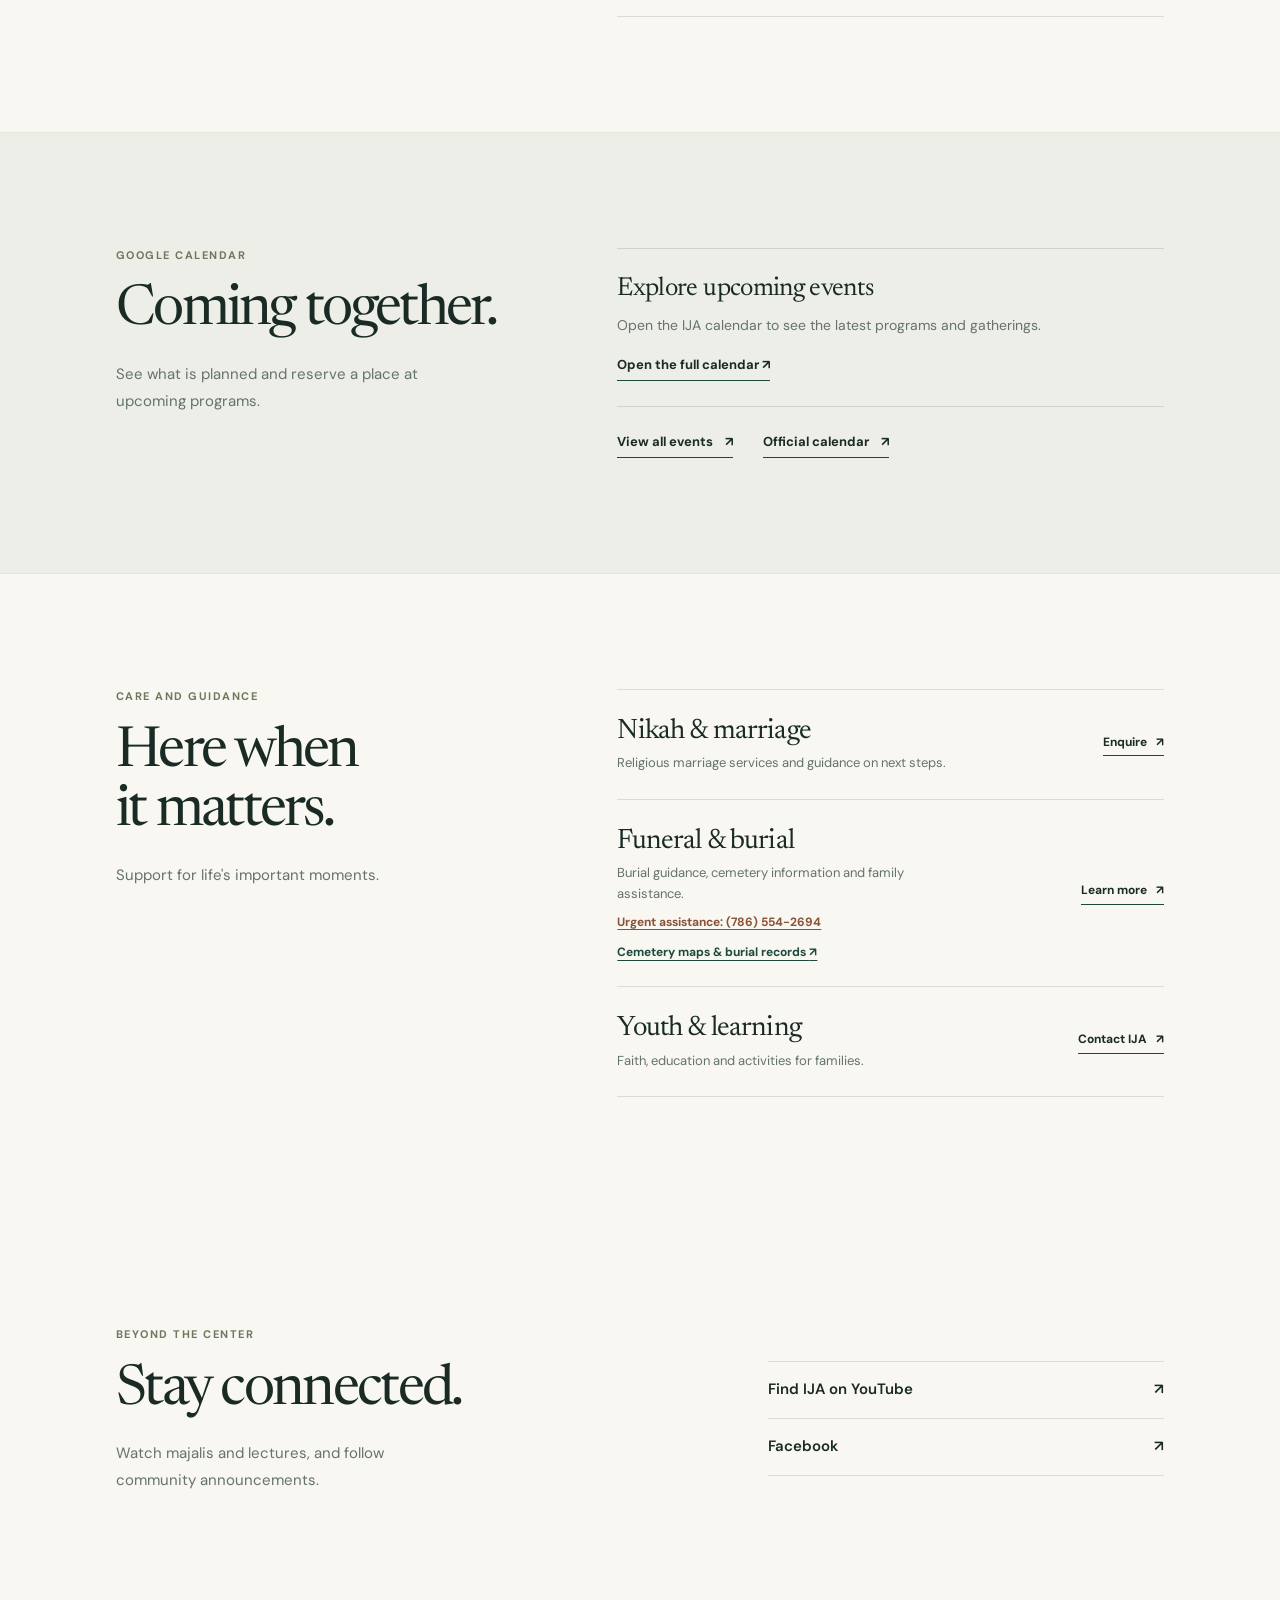
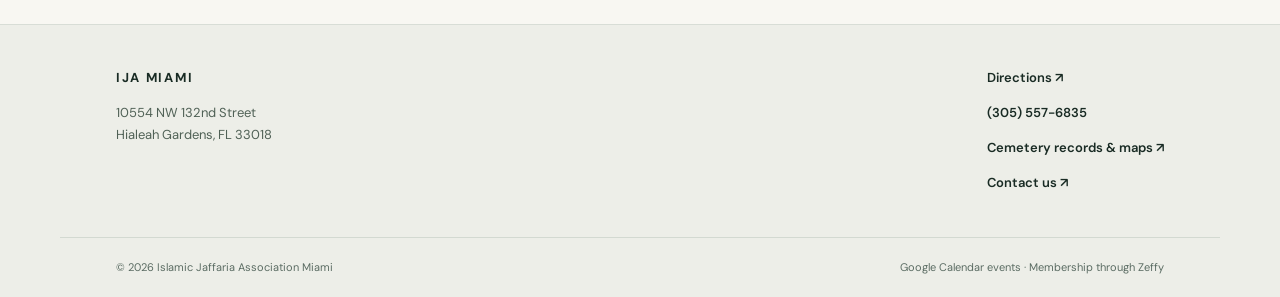
==== commit 9ad99675: "Update index.html" ====
--- a/index.html
+++ b/index.html
@@ -1,5 +1,4 @@
 <!DOCTYPE html>
-
 <html lang="en">
 <head>
 <meta charset="utf-8"/>
@@ -9,39 +8,19 @@
 <meta content="IJA Miami | Our community, in one place" property="og:title"/>
 <meta content="Gather, give and stay connected with IJA Miami." property="og:description"/>
 <link href="./assets/ija-symbol.svg" rel="icon" type="image/svg+xml"/>
-<link href="./assets/ija-icon-192.png" rel="apple-touch-icon"/>
-<link href="./manifest.webmanifest" rel="manifest"/>
+<link rel="stylesheet" href="./prayer-times.css">
+
 <link href="https://fonts.googleapis.com" rel="preconnect"/>
 <link crossorigin="" href="https://fonts.gstatic.com" rel="preconnect"/>
 <link href="https://fonts.googleapis.com/css2?family=DM+Sans:wght@400;500;600;700&amp;family=Newsreader:opsz,wght@6..72,400;6..72,500;6..72,600&amp;display=swap" rel="stylesheet"/>
 <link href="./styles.css" rel="stylesheet"/>
 <script defer="" src="./config.js"></script>
-<script defer="" src="./app.js"></script><script defer="True" src="./calendar.js"></script>
+<script defer="" src="./app.js"></script><script defer="" src="./calendar.js"></script>
 <title>IJA Miami | Our community, in one place</title>
 </head>
 <body>
 <a class="skip-link" href="#main">Skip to content</a>
-<header class="site-header" id="top">
-<div class="shell header-inner">
-<a aria-label="IJA Miami home" class="brand" href="./index.html">
-<svg aria-hidden="true" height="34" viewbox="0 0 44 44" width="34"><path d="M22 3 28 16 41 22 28 28 22 41 16 28 3 22 16 16Z" fill="none" stroke="currentColor" stroke-width="1.3"></path><path d="M22 11 26 18 33 22 26 26 22 33 18 26 11 22 18 18Z" fill="currentColor"></path></svg>
-<span class="brand-wordmark"><strong>IJA</strong><small>MIAMI</small></span>
-</a>
-<nav aria-label="Main navigation" class="desktop-nav"><a href="./events.html">Events</a><a href="./index.html#services">Services</a><a href="./cemetery.html">Cemetery</a><a href="./donate.html">Donations</a><a href="./membership.html">Membership</a></nav>
-<div class="header-side">
-<a class="header-give" href="./donate.html">Give to IJA <span aria-hidden="true">↗</span></a>
-<button aria-controls="mobile-menu" aria-expanded="false" aria-label="Open navigation" class="menu-toggle" id="menu-toggle" type="button"><span></span><span></span></button>
-</div>
-</div>
-<nav aria-label="Mobile navigation" class="mobile-menu" hidden="" id="mobile-menu">
-<a href="./index.html">Home</a>
-<a href="./events.html">Events &amp; calendar</a>
-<a href="./donate.html">Donations &amp; fundraising</a>
-<a href="./index.html#services">Community services</a>
-<a href="./cemetery.html">Cemetery records &amp; maps</a>
-<a href="https://www.ijamiami.org/contact-us" rel="noopener noreferrer" target="_blank">Contact the center</a>
-<a href="./membership.html">Membership</a></nav>
-</header>
+<div id="site-header"></div>
 <main id="main">
 <section aria-labelledby="hero-title" class="hero">
 <div class="shell hero-inner">
@@ -69,7 +48,6 @@
 <h2 data-next-title="" id="next-event-label">Upcoming events at IJA</h2>
 <p data-next-meta="">Explore the full calendar for our next community program.</p>
 <div class="next-feature-links"><a href="./events.html">See all events <span aria-hidden="true">↗</span></a>
-
 </div>
 </div>
 <div class="countdown-wrap" data-countdown-wrap="" hidden="">
@@ -108,16 +86,13 @@
 <article class="service"><div><h3>Youth &amp; learning</h3><p>Faith, education and activities for families.</p></div><a class="service-link" href="https://www.ijamiami.org/contact-us" rel="noopener noreferrer" target="_blank">Contact IJA <span aria-hidden="true">↗</span></a></article>
 </div>
 </section>
-
 <section aria-labelledby="connect-title" class="connect shell section-space" id="connect">
 <div><p class="overline">Beyond the center</p><h2 id="connect-title">Stay connected.</h2><p>Watch majalis and lectures, and follow community announcements.</p></div>
 <div class="connect-links"><a href="https://www.youtube.com/results?search_query=IJA+Miami+Islamic+Jaffaria+Association" id="youtube-link" rel="noopener noreferrer" target="_blank">Find IJA on YouTube <span aria-hidden="true">↗</span></a><a href="https://www.facebook.com/p/Islamic-Jaffaria-Association-IJA-Miami-100064573394767/" id="facebook-link" rel="noopener noreferrer" target="_blank">Facebook <span aria-hidden="true">↗</span></a><a hidden="" href="#connect" id="instagram-link">Instagram <span aria-hidden="true">↗</span></a></div>
 </section>
 </main>
-<footer class="site-footer">
-<div class="shell footer-inner"><div><strong class="footer-brand">IJA MIAMI</strong><p>10554 NW 132nd Street<br/>Hialeah Gardens, FL 33018</p></div><div class="footer-links"><a href="https://www.google.com/maps/search/?api=1&amp;query=10554+NW+132nd+St+Hialeah+Gardens+FL+33018" rel="noopener noreferrer" target="_blank">Directions ↗</a><a href="tel:+13055576835">(305) 557-6835</a><a href="./cemetery.html">Cemetery records &amp; maps ↗</a><a href="https://www.ijamiami.org/contact-us" rel="noopener noreferrer" target="_blank">Contact us ↗</a></div></div>
-<div class="shell footer-bottom"><span>© <span id="copyright-year">Community calendar via Google · Membership via Zeffy</span> Islamic Jaffaria Association Miami</span><span>Google Calendar events · Membership through Zeffy</span></div>
-</footer>
-
+<div id="site-footer"></div>
+<script src="./site-shell.js"></script>
+<script src="./prayer-times.js" defer></script>
 </body>
 </html>
--- a/prayer-times.css
+++ b/prayer-times.css
@@ -0,0 +1,18 @@
+/* Minimal prayer times module, compatible with the IJA Miami editorial design. */
+.ija-prayer-times{background:#efeee7;border-top:1px solid #d8ddd6;border-bottom:1px solid #d8ddd6;color:#192b24}
+.ija-prayer-inner{max-width:1160px;margin:0 auto;padding:27px clamp(24px,4.8vw,56px) 24px;font-family:'DM Sans',Arial,sans-serif}
+.ija-prayer-heading{display:flex;justify-content:space-between;align-items:center;gap:15px 25px;margin-bottom:19px}
+.ija-prayer-eyebrow{font-size:10px;font-weight:700;letter-spacing:.12em;text-transform:uppercase;color:#64736b;margin:0 0 6px}
+.ija-prayer-heading h2{font:400 clamp(26px,3vw,36px)/1.15 'Newsreader',Georgia,serif;letter-spacing:-.035em;margin:0}
+.ija-prayer-date{color:#64736b;font-size:12px;margin:6px 0 0}
+.ija-prayer-next{color:#1d493d;font-size:12px;font-weight:700;text-align:right}
+.ija-prayer-grid{display:grid;grid-template-columns:repeat(6,minmax(0,1fr));gap:8px}
+.ija-prayer-cell{display:flex;flex-direction:column;justify-content:center;gap:7px;min-width:0;min-height:95px;padding:15px 12px;background:#fffefa;border:1px solid #d8ddd6}
+.ija-prayer-cell-next{background:#1d493d;border-color:#1d493d;color:#fff}
+.ija-prayer-name{font-size:12px;font-weight:600}
+.ija-prayer-time{font-size:clamp(15px,1.8vw,20px);font-weight:600;white-space:nowrap;font-variant-numeric:tabular-nums}
+.ija-prayer-tag{font-size:10px;letter-spacing:.01em;color:#d9e8dc}
+.ija-prayer-note{font-size:11px;color:#64736b;margin:13px 0 0}
+.ija-prayer-note a{color:#1d493d;text-decoration:underline;text-underline-offset:3px}
+@media(max-width:800px){.ija-prayer-grid{grid-template-columns:repeat(3,minmax(0,1fr))}}
+@media(max-width:440px){.ija-prayer-heading{align-items:flex-start;flex-direction:column}.ija-prayer-next{text-align:left}.ija-prayer-grid{grid-template-columns:repeat(2,minmax(0,1fr))}.ija-prayer-cell{min-height:83px}.ija-prayer-time{font-size:18px}}
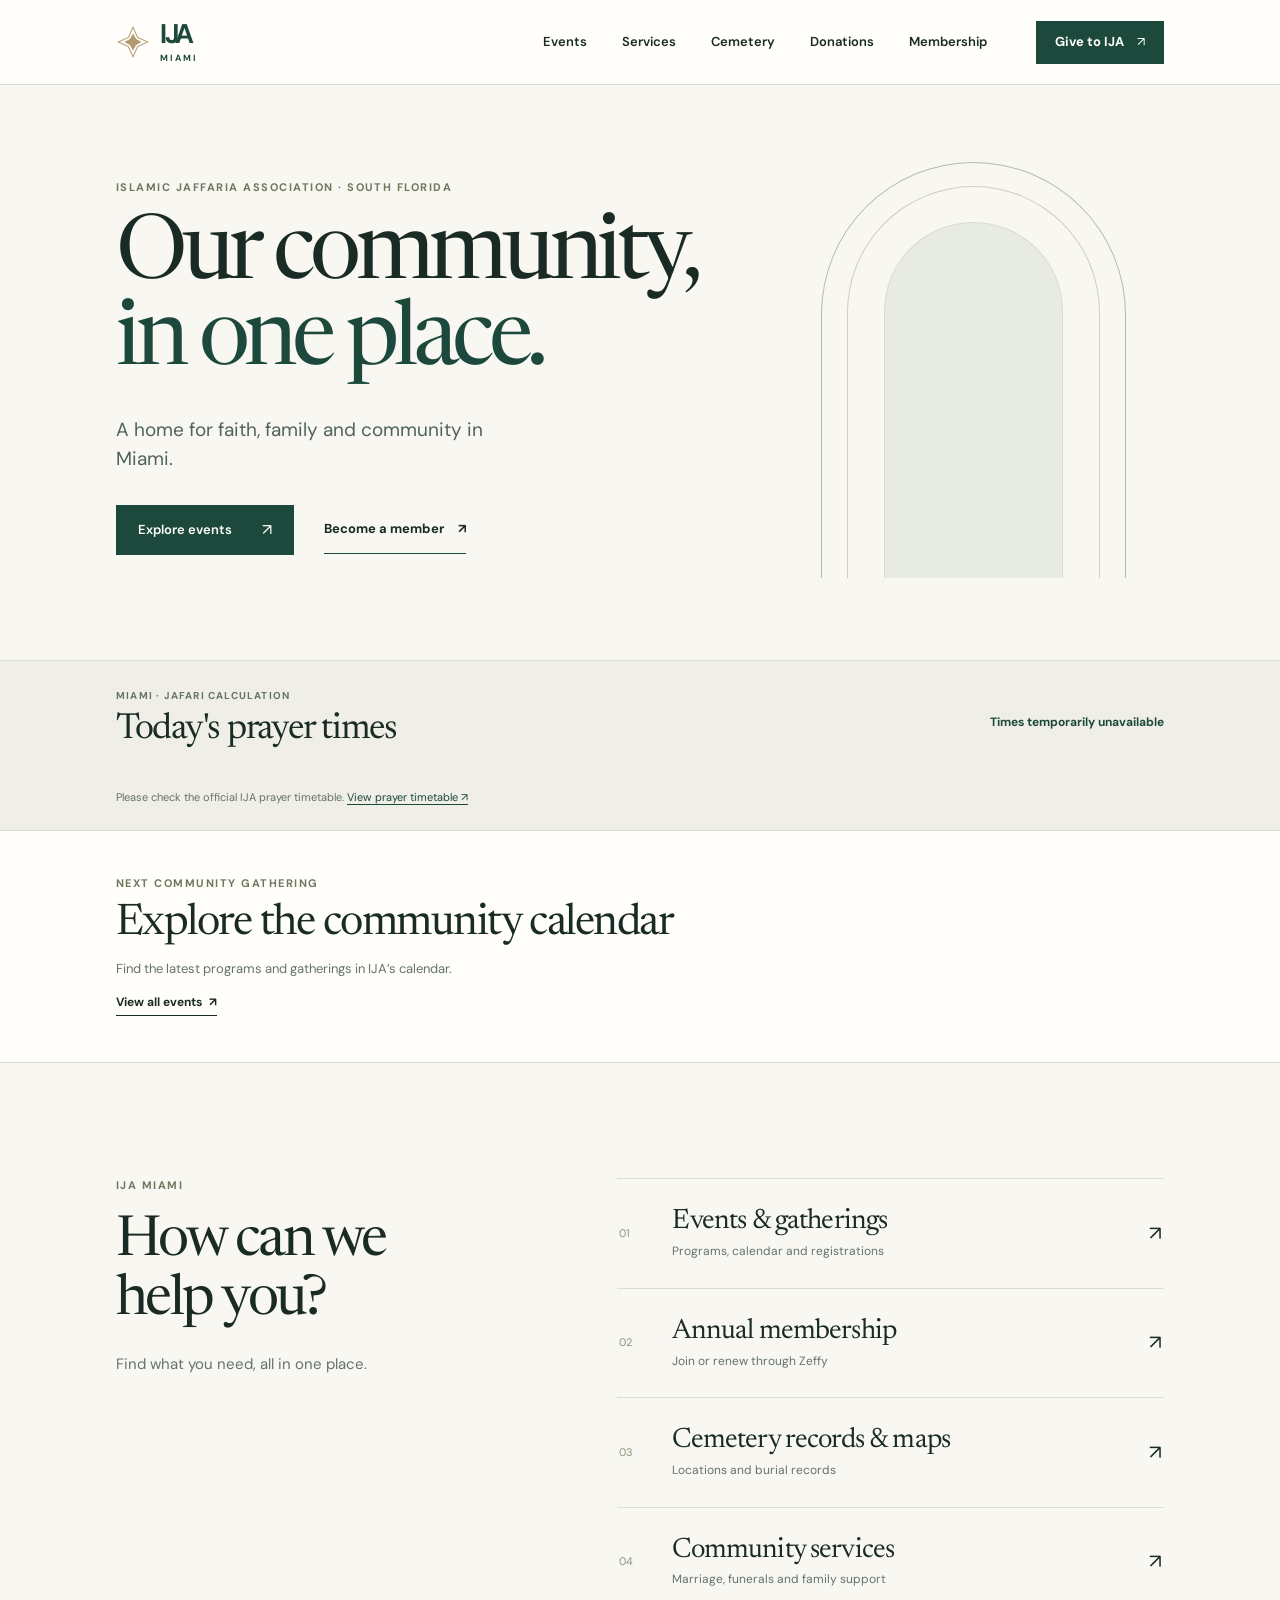
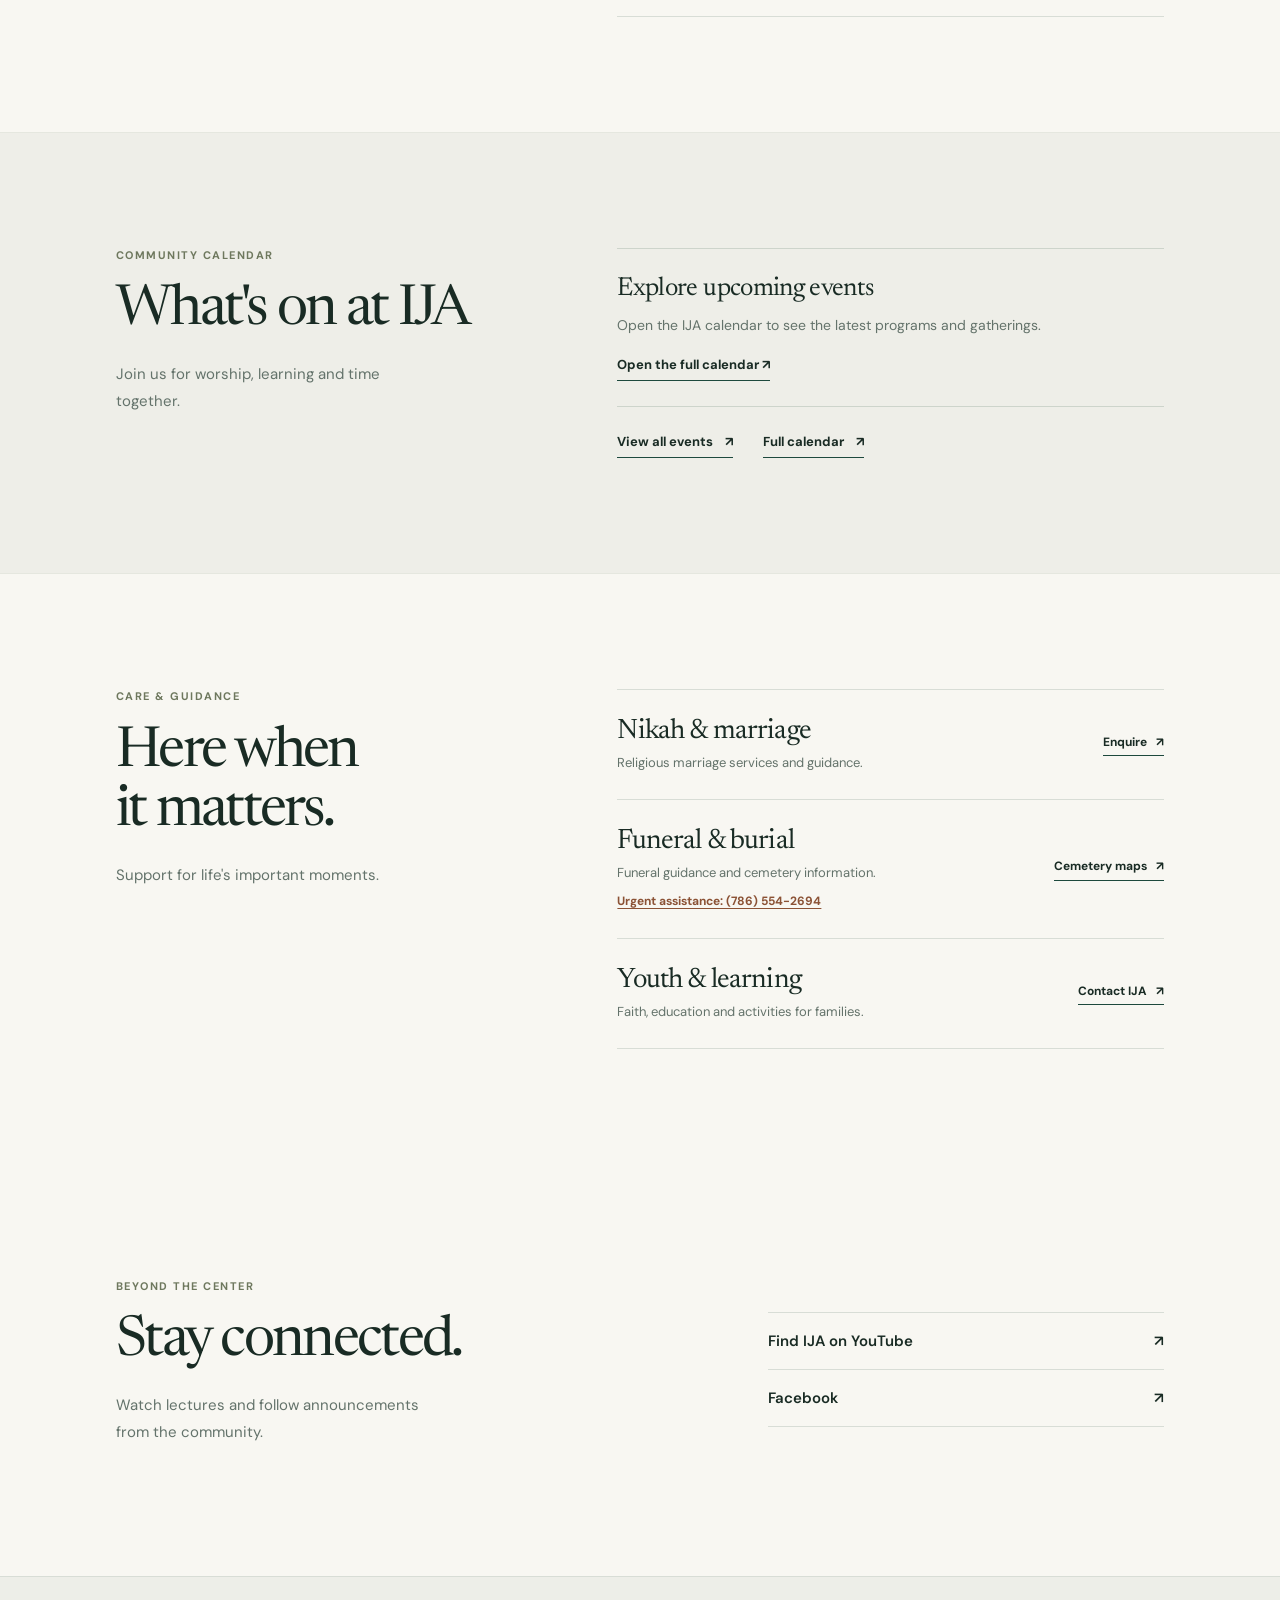
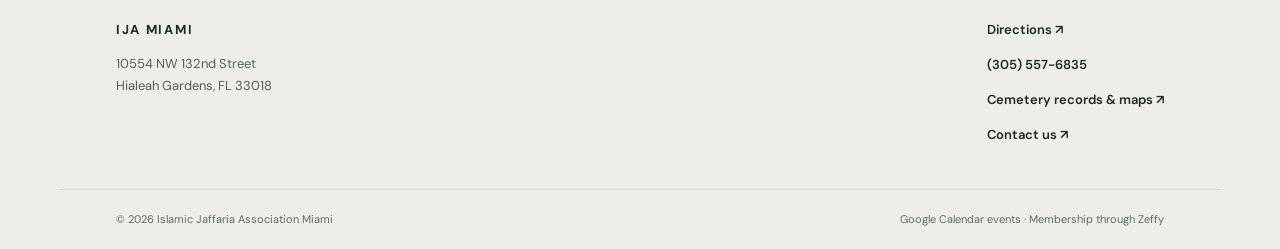
==== commit c3d57c67: "Add files via upload" ====
--- a/index.html
+++ b/index.html
@@ -1,98 +1,152 @@
-<!DOCTYPE html>
+<!doctype html>
 <html lang="en">
 <head>
-<meta charset="utf-8"/>
-<meta content="width=device-width, initial-scale=1, viewport-fit=cover" name="viewport"/>
-<meta content="#f8f7f2" name="theme-color"/>
-<meta content="IJA Miami community hub: upcoming Google Calendar events, event countdowns, Zeffy donations and sponsorships, prayer and family services." name="description"/>
-<meta content="IJA Miami | Our community, in one place" property="og:title"/>
-<meta content="Gather, give and stay connected with IJA Miami." property="og:description"/>
-<link href="./assets/ija-symbol.svg" rel="icon" type="image/svg+xml"/>
-<link rel="stylesheet" href="./prayer-times.css">
-
-<link href="https://fonts.googleapis.com" rel="preconnect"/>
-<link crossorigin="" href="https://fonts.gstatic.com" rel="preconnect"/>
-<link href="https://fonts.googleapis.com/css2?family=DM+Sans:wght@400;500;600;700&amp;family=Newsreader:opsz,wght@6..72,400;6..72,500;6..72,600&amp;display=swap" rel="stylesheet"/>
-<link href="./styles.css" rel="stylesheet"/>
-<script defer="" src="./config.js"></script>
-<script defer="" src="./app.js"></script><script defer="" src="./calendar.js"></script>
-<title>IJA Miami | Our community, in one place</title>
+  <meta charset="utf-8">
+  <meta name="viewport" content="width=device-width, initial-scale=1, viewport-fit=cover">
+  <meta name="theme-color" content="#f8f7f2">
+  <meta name="description" content="IJA Miami community hub. Today's Jafari prayer times in Miami, upcoming programs, membership, and community services.">
+  <meta property="og:title" content="IJA Miami | Our community, in one place">
+  <meta property="og:description" content="Prayer, programs and care for Miami's Shia Muslim community.">
+  <title>IJA Miami | Our community, in one place</title>
+  <link rel="icon" href="./assets/ija-symbol.svg" type="image/svg+xml">
+  <link rel="preconnect" href="https://fonts.googleapis.com">
+  <link rel="preconnect" href="https://fonts.gstatic.com" crossorigin>
+  <link href="https://fonts.googleapis.com/css2?family=DM+Sans:wght@400;500;600;700&amp;family=Newsreader:opsz,wght@6..72,400;6..72,500;6..72,600&amp;display=swap" rel="stylesheet">
+  <link rel="stylesheet" href="./styles.css">
+  <link rel="stylesheet" href="./prayer-times.css">
+  <script defer src="./config.js"></script>
+  <script defer src="./app.js"></script>
+  <script defer src="./calendar.js"></script>
+  <script defer src="./prayer-times.js"></script>
 </head>
 <body>
-<a class="skip-link" href="#main">Skip to content</a>
-<div id="site-header"></div>
-<main id="main">
-<section aria-labelledby="hero-title" class="hero">
-<div class="shell hero-inner">
-<div class="hero-content">
-<p class="overline">Islamic Jaffaria Association · South Florida</p>
-<h1 id="hero-title">A place to gather.<br/><span>A place to belong.</span></h1>
-<p class="hero-subtitle">Prayer, community events and care for Miami’s Shia Muslim families.</p>
-<div class="hero-links">
-<a class="solid-button" href="./events.html">Explore events <span aria-hidden="true">↗</span></a>
-<a class="quiet-link" href="./membership.html">Become a member ↗</a>
-</div>
-</div>
-<div aria-hidden="true" class="hero-art"><div class="arch arch-outer"><div class="arch arch-middle"><div class="arch arch-inner"></div></div></div></div>
-</div>
-</section>
-<section aria-label="Friday prayer information" class="prayer-strip">
-<div class="shell prayer-inner">
-<div class="prayer-summary"><span aria-hidden="true" class="prayer-symbol">✳</span><strong>Friday at IJA</strong><span aria-hidden="true" class="prayer-dot">·</span><span>Khutba 1:30 PM</span><span aria-hidden="true" class="prayer-dot">·</span><span>Salat 1:50 PM</span></div>
-<a href="https://www.ijamiami.org/namaz-timings" rel="noopener noreferrer" target="_blank">All prayer times <span aria-hidden="true">↗</span></a>
-</div>
-</section><section aria-labelledby="next-event-label" class="next-feature">
-<div class="shell next-feature-inner" data-next-event="">
-<div class="next-feature-copy">
-<p class="overline">Our next gathering</p>
-<h2 data-next-title="" id="next-event-label">Upcoming events at IJA</h2>
-<p data-next-meta="">Explore the full calendar for our next community program.</p>
-<div class="next-feature-links"><a href="./events.html">See all events <span aria-hidden="true">↗</span></a>
-</div>
-</div>
-<div class="countdown-wrap" data-countdown-wrap="" hidden="">
-<span class="countdown-caption">Begins in</span>
-<div aria-label="Time to next event" aria-live="off" class="countdown-line" data-countdown="" role="timer">—</div>
-</div>
-</div>
-</section>
-<section aria-labelledby="pathways-title" class="pathways shell section-space" id="pathways">
-<div class="section-aside"><p class="overline">Welcome</p><h2 id="pathways-title">How can we<br/>help you?</h2><p>Find what you need without searching through pages.</p></div>
-<div class="pathway-list">
-<a class="pathway" href="./events.html"><span class="pathway-number">01</span><span class="pathway-copy"><strong>Events &amp; gatherings</strong><small>Programs, calendars and RSVPs</small></span><span aria-hidden="true" class="pathway-arrow">↗</span></a>
-<a class="pathway" href="./membership.html"><span class="pathway-number">02</span><span class="pathway-copy"><strong>Become a member</strong><small>Join or renew through Zeffy</small></span><span aria-hidden="true" class="pathway-arrow">↗</span></a>
-<a class="pathway" href="./cemetery.html"><span class="pathway-number">03</span><span class="pathway-copy"><strong>Cemetery records &amp; maps</strong><small>Find burial records and cemetery maps</small></span><span aria-hidden="true" class="pathway-arrow">↗</span></a>
-<a class="pathway" href="#services"><span class="pathway-number">04</span><span class="pathway-copy"><strong>Community services</strong><small>Marriage, funerals and family support</small></span><span aria-hidden="true" class="pathway-arrow">↗</span></a>
-</div>
-</section>
-<section aria-labelledby="events-title" class="section-alt" id="events">
-<div class="shell events-layout section-space">
-<div class="section-aside"><p class="overline">Google Calendar</p><h2 id="events-title">Coming together.</h2><p>See what is planned and reserve a place at upcoming programs.</p></div>
-<div class="events-content">
-<div aria-live="polite" class="event-feed" data-calendar-feed="" data-limit="3">
-<div class="event-placeholder"><strong>Explore upcoming events</strong><p>See the latest schedule in the IJA community calendar.</p><a class="text-arrow" href="https://calendar.google.com/calendar/u/0?cid=YzJiZGM1YWM2NWRlZTBjYmE5ZGQ4MDljZDliYWYxZTE5MWI4NjdmMmI4MzFlNTYyNTZlNGM1OTZjZDc5NmEzZEBncm91cC5jYWxlbmRhci5nb29nbGUuY29t" rel="noopener noreferrer" target="_blank">Open calendar ↗</a></div>
-</div>
-<div class="event-footer"><a class="text-arrow" href="./events.html">View all events <span aria-hidden="true">↗</span></a>
-<a class="text-arrow" data-calendar-public-link="" href="https://www.ijamiami.org/new-events-1" rel="noopener noreferrer" target="_blank">Official calendar <span aria-hidden="true">↗</span></a>
-</div>
-</div>
-</div>
-</section>
-<section aria-labelledby="services-title" class="services shell section-space" id="services">
-<div class="section-aside"><p class="overline">Care and guidance</p><h2 id="services-title">Here when<br/>it matters.</h2><p>Support for life's important moments.</p></div>
-<div class="service-list">
-<article class="service"><div><h3>Nikah &amp; marriage</h3><p>Religious marriage services and guidance on next steps.</p></div><a class="service-link" href="https://www.ijamiami.org/contact-us" rel="noopener noreferrer" target="_blank">Enquire <span aria-hidden="true">↗</span></a></article>
-<article class="service"><div><h3>Funeral &amp; burial</h3><p>Burial guidance, cemetery information and family assistance.</p><a class="urgent-link" href="tel:+17865542694">Urgent assistance: (786) 554-2694</a><a class="cemetery-service-link" href="./cemetery.html">Cemetery maps &amp; burial records <span aria-hidden="true">↗</span></a></div><a class="service-link" href="https://www.ijamiami.org/cemetery" rel="noopener noreferrer" target="_blank">Learn more <span aria-hidden="true">↗</span></a></article>
-<article class="service"><div><h3>Youth &amp; learning</h3><p>Faith, education and activities for families.</p></div><a class="service-link" href="https://www.ijamiami.org/contact-us" rel="noopener noreferrer" target="_blank">Contact IJA <span aria-hidden="true">↗</span></a></article>
-</div>
-</section>
-<section aria-labelledby="connect-title" class="connect shell section-space" id="connect">
-<div><p class="overline">Beyond the center</p><h2 id="connect-title">Stay connected.</h2><p>Watch majalis and lectures, and follow community announcements.</p></div>
-<div class="connect-links"><a href="https://www.youtube.com/results?search_query=IJA+Miami+Islamic+Jaffaria+Association" id="youtube-link" rel="noopener noreferrer" target="_blank">Find IJA on YouTube <span aria-hidden="true">↗</span></a><a href="https://www.facebook.com/p/Islamic-Jaffaria-Association-IJA-Miami-100064573394767/" id="facebook-link" rel="noopener noreferrer" target="_blank">Facebook <span aria-hidden="true">↗</span></a><a hidden="" href="#connect" id="instagram-link">Instagram <span aria-hidden="true">↗</span></a></div>
-</section>
-</main>
-<div id="site-footer"></div>
-<script src="./site-shell.js"></script>
-<script src="./prayer-times.js" defer></script>
+  <a class="skip-link" href="#main">Skip to content</a>
+  <div id="site-header"></div>
+  <main id="main">
+    <section class="hero" aria-labelledby="home-heading">
+      <div class="shell hero-inner">
+        <div class="hero-content">
+          <p class="overline">Islamic Jaffaria Association · South Florida</p>
+          <h1 id="home-heading">Our community,<br><span>in one place.</span></h1>
+          <p class="hero-subtitle">A home for faith, family and community in Miami.</p>
+          <div class="hero-links">
+            <a class="solid-button" href="./events.html">Explore events <span aria-hidden="true">↗</span></a>
+            <a class="quiet-link" href="./membership.html">Become a member <span aria-hidden="true">↗</span></a>
+          </div>
+        </div>
+        <div class="hero-art" aria-hidden="true">
+          <div class="arch arch-outer"><div class="arch arch-middle"><div class="arch arch-inner"></div></div></div>
+        </div>
+      </div>
+    </section>
+
+    <!-- prayer-times.js inserts today's prayer times immediately after the hero.
+         The former redundant "Friday at IJA" strip is intentionally removed. -->
+
+    <section class="next-feature" aria-labelledby="next-event-label">
+      <div class="shell next-feature-inner" data-next-event>
+        <div class="next-feature-copy">
+          <p class="overline">Next community gathering</p>
+          <h2 id="next-event-label" data-next-title>Explore the community calendar</h2>
+          <p data-next-meta>Find upcoming programs and gatherings.</p>
+          <div class="next-feature-links">
+            <a href="./events.html">View all events <span aria-hidden="true">↗</span></a>
+          </div>
+        </div>
+        <div class="countdown-wrap" data-countdown-wrap hidden>
+          <span class="countdown-caption">Begins in</span>
+          <div class="countdown-line" data-countdown role="timer" aria-live="off" aria-label="Time to next event">—</div>
+        </div>
+      </div>
+    </section>
+
+    <section class="pathways shell section-space" id="pathways" aria-labelledby="pathways-heading">
+      <div class="section-aside">
+        <p class="overline">IJA Miami</p>
+        <h2 id="pathways-heading">How can we<br>help you?</h2>
+        <p>Find what you need, all in one place.</p>
+      </div>
+      <div class="pathway-list">
+        <a class="pathway" href="./events.html">
+          <span class="pathway-number">01</span>
+          <span class="pathway-copy"><strong>Events &amp; gatherings</strong><small>Programs, calendar and registrations</small></span>
+          <span class="pathway-arrow" aria-hidden="true">↗</span>
+        </a>
+        <a class="pathway" href="./membership.html">
+          <span class="pathway-number">02</span>
+          <span class="pathway-copy"><strong>Annual membership</strong><small>Join or renew through Zeffy</small></span>
+          <span class="pathway-arrow" aria-hidden="true">↗</span>
+        </a>
+        <a class="pathway" href="./cemetery.html">
+          <span class="pathway-number">03</span>
+          <span class="pathway-copy"><strong>Cemetery records &amp; maps</strong><small>Locations and burial records</small></span>
+          <span class="pathway-arrow" aria-hidden="true">↗</span>
+        </a>
+        <a class="pathway" href="#services">
+          <span class="pathway-number">04</span>
+          <span class="pathway-copy"><strong>Community services</strong><small>Marriage, funerals and family support</small></span>
+          <span class="pathway-arrow" aria-hidden="true">↗</span>
+        </a>
+      </div>
+    </section>
+
+    <section class="section-alt" id="events" aria-labelledby="events-heading">
+      <div class="shell events-layout section-space">
+        <div class="section-aside">
+          <p class="overline">Community calendar</p>
+          <h2 id="events-heading">What's on at IJA</h2>
+          <p>Join us for worship, learning and time together.</p>
+        </div>
+        <div class="events-content">
+          <div class="event-feed" data-calendar-feed data-limit="3" aria-live="polite">
+            <div class="event-placeholder"><strong>Explore upcoming events</strong><p>See the latest programs in our community calendar.</p></div>
+          </div>
+          <div class="event-footer">
+            <a class="text-arrow" href="./events.html">View all events <span aria-hidden="true">↗</span></a>
+            <a class="text-arrow" data-calendar-public-link href="https://www.ijamiami.org/new-events-1" target="_blank" rel="noopener noreferrer">Full calendar <span aria-hidden="true">↗</span></a>
+          </div>
+        </div>
+      </div>
+    </section>
+
+    <section class="services shell section-space" id="services" aria-labelledby="services-heading">
+      <div class="section-aside">
+        <p class="overline">Care &amp; guidance</p>
+        <h2 id="services-heading">Here when<br>it matters.</h2>
+        <p>Support for life's important moments.</p>
+      </div>
+      <div class="service-list">
+        <article class="service">
+          <div><h3>Nikah &amp; marriage</h3><p>Religious marriage services and guidance.</p></div>
+          <a class="service-link" href="https://www.ijamiami.org/contact-us" target="_blank" rel="noopener noreferrer">Enquire <span aria-hidden="true">↗</span></a>
+        </article>
+        <article class="service">
+          <div><h3>Funeral &amp; burial</h3><p>Funeral guidance and cemetery information.</p>
+            <a class="urgent-link" href="tel:+17865542694">Urgent assistance: (786) 554-2694</a>
+          </div>
+          <a class="service-link" href="./cemetery.html">Cemetery maps <span aria-hidden="true">↗</span></a>
+        </article>
+        <article class="service">
+          <div><h3>Youth &amp; learning</h3><p>Faith, education and activities for families.</p></div>
+          <a class="service-link" href="https://www.ijamiami.org/contact-us" target="_blank" rel="noopener noreferrer">Contact IJA <span aria-hidden="true">↗</span></a>
+        </article>
+      </div>
+    </section>
+
+    <section class="connect shell section-space" id="connect" aria-labelledby="connect-heading">
+      <div>
+        <p class="overline">Beyond the center</p>
+        <h2 id="connect-heading">Stay connected.</h2>
+        <p>Watch lectures and follow announcements from the community.</p>
+      </div>
+      <div class="connect-links">
+        <a id="youtube-link" href="https://www.youtube.com/results?search_query=IJA+Miami+Islamic+Jaffaria+Association" target="_blank" rel="noopener noreferrer">Find IJA on YouTube <span aria-hidden="true">↗</span></a>
+        <a id="facebook-link" href="https://www.facebook.com/p/Islamic-Jaffaria-Association-IJA-Miami-100064573394767/" target="_blank" rel="noopener noreferrer">Facebook <span aria-hidden="true">↗</span></a>
+        <a id="instagram-link" href="#connect" hidden>Instagram <span aria-hidden="true">↗</span></a>
+      </div>
+    </section>
+  </main>
+  <div id="site-footer"></div>
+  <script src="./site-shell.js"></script>
 </body>
 </html>
